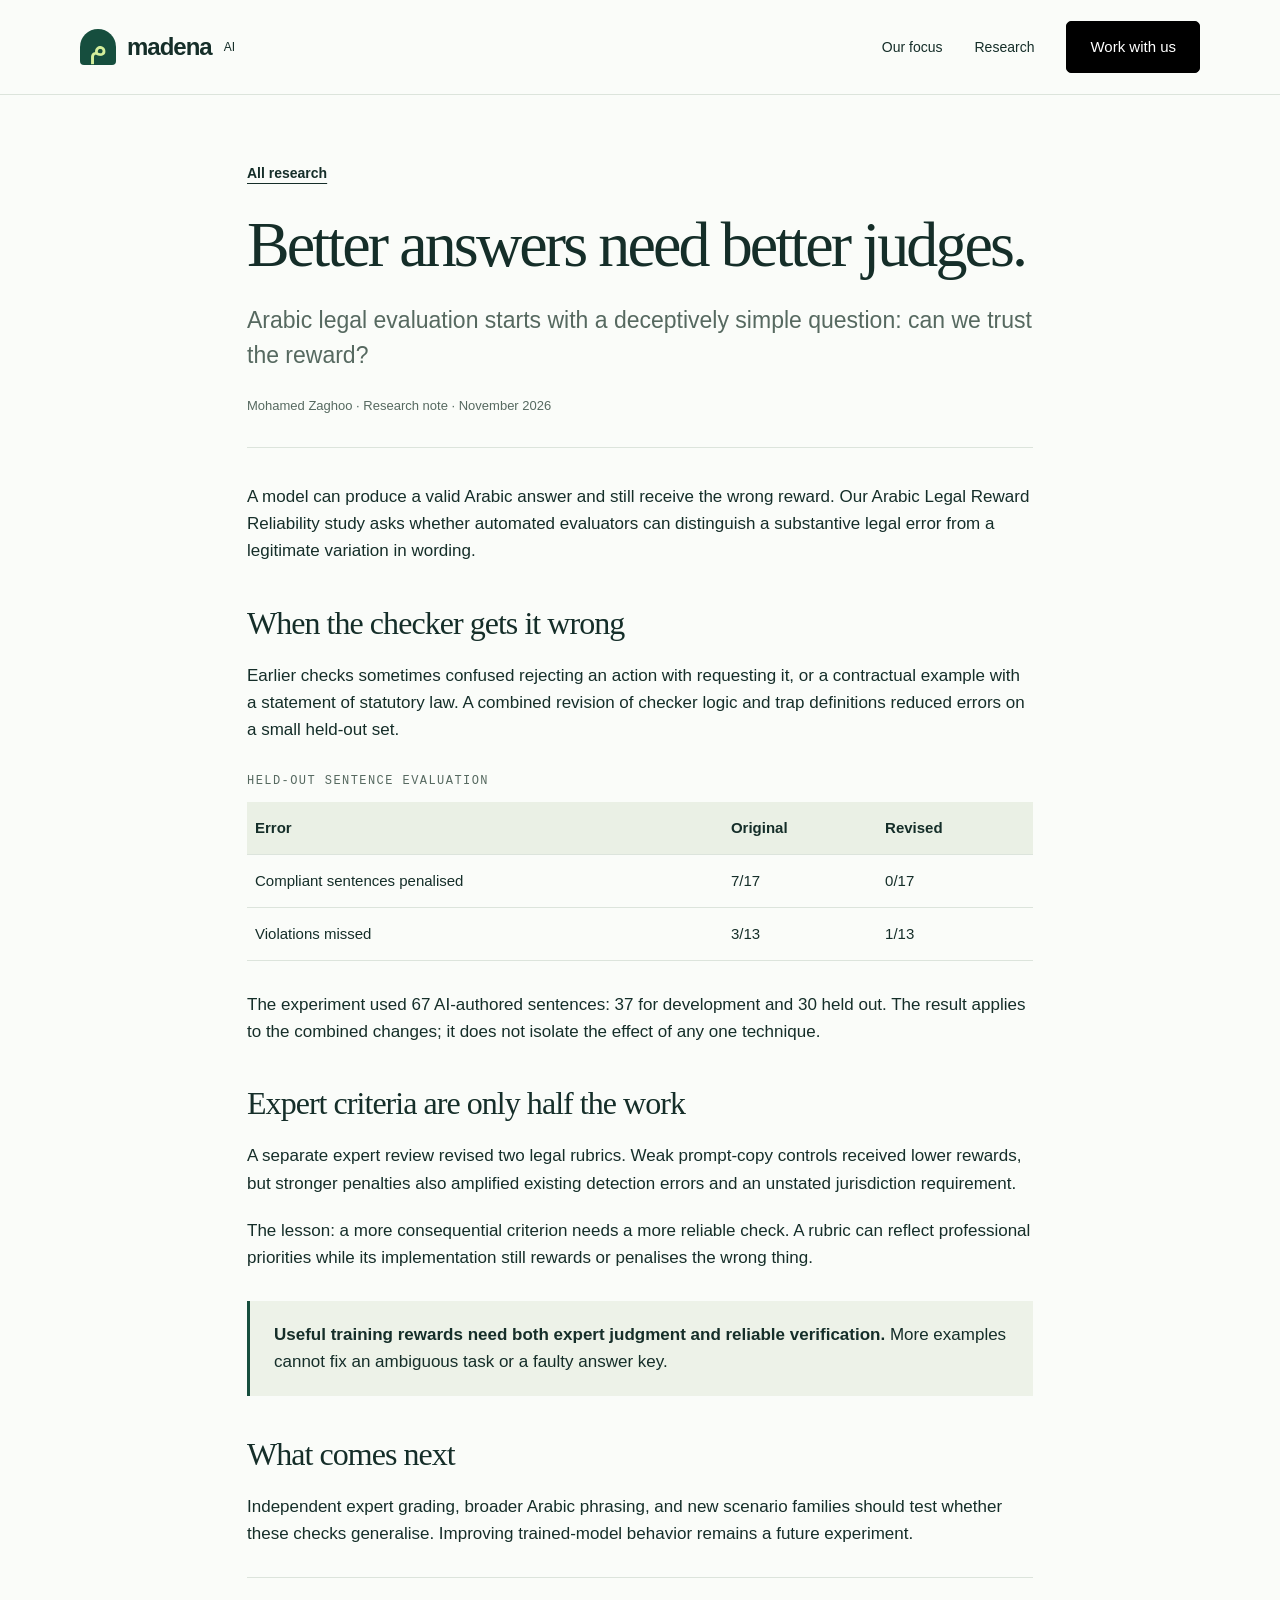
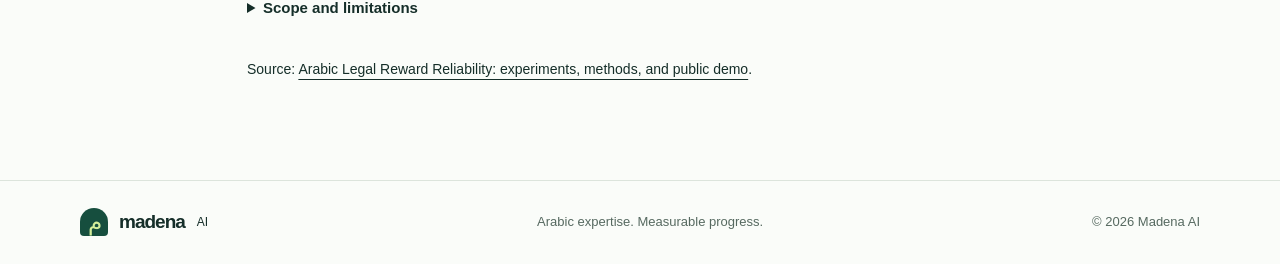
==== arabic-legal-rewards.html @ 1fdeffe5 "Publish Madena redesign with legal research notes" ====
<!doctype html>
<html lang="en"><head><meta charset="utf-8"><meta name="viewport" content="width=device-width, initial-scale=1"><title>Better answers need better judges — Madena AI</title><meta name="description" content="Research on Arabic legal reward reliability, meaning-sensitive checks, and expert-informed rubrics."><meta name="theme-color" content="#164e3e"><meta property="og:title" content="Better answers need better judges — Madena AI"><meta property="og:description" content="Research on Arabic legal reward reliability, meaning-sensitive checks, and expert-informed rubrics."><link rel="icon" href="favicon.svg"><link rel="stylesheet" href="style.css?v=black-buttons"></head><body><a class="skip" href="#main">Skip to content</a><header><div class="wrap nav"><a class="brand" href="index.html" aria-label="Madena AI home"><span class="mark" lang="ar" aria-hidden="true">م</span>madena<small>AI</small></a><nav class="links" aria-label="Main navigation"><a class="nav-data" href="index.html#approach">Our focus</a><a href="index.html#research">Research</a><a class="button" href="mailto:zaghoo@madena.ai">Work with us</a></nav></div></header><main id="main" class="article"><a class="text-link" href="index.html#research">All research</a><h1>Better answers need better judges.</h1><p class="deck">Arabic legal evaluation starts with a deceptively simple question: can we trust the reward?</p><p class="meta">Mohamed Zaghoo · Research note · November 2026</p><p>A model can produce a valid Arabic answer and still receive the wrong reward. Our Arabic Legal Reward Reliability study asks whether automated evaluators can distinguish a substantive legal error from a legitimate variation in wording.</p><h2>When the checker gets it wrong</h2><p>Earlier checks sometimes confused rejecting an action with requesting it, or a contractual example with a statement of statutory law. A combined revision of checker logic and trap definitions reduced errors on a small held-out set.</p><table><caption class="label" style="text-align:left;margin-bottom:12px">Held-out sentence evaluation</caption><thead><tr><th scope="col">Error</th><th scope="col">Original</th><th scope="col">Revised</th></tr></thead><tbody><tr><td>Compliant sentences penalised</td><td>7/17</td><td>0/17</td></tr><tr><td>Violations missed</td><td>3/13</td><td>1/13</td></tr></tbody></table><p>The experiment used 67 AI-authored sentences: 37 for development and 30 held out. The result applies to the combined changes; it does not isolate the effect of any one technique.</p><h2>Expert criteria are only half the work</h2><p>A separate expert review revised two legal rubrics. Weak prompt-copy controls received lower rewards, but stronger penalties also amplified existing detection errors and an unstated jurisdiction requirement.</p><p>The lesson: a more consequential criterion needs a more reliable check. A rubric can reflect professional priorities while its implementation still rewards or penalises the wrong thing.</p><div class="takeaway"><p><strong>Useful training rewards need both expert judgment and reliable verification.</strong> More examples cannot fix an ambiguous task or a faulty answer key.</p></div><h2>What comes next</h2><p>Independent expert grading, broader Arabic phrasing, and new scenario families should test whether these checks generalise. Improving trained-model behavior remains a future experiment.</p><details><summary>Scope and limitations</summary><p>The public verifier experiment is small and uses AI-authored labels, not independent legal judgments. Zero errors in 17 compliant sentences does not establish error-free performance. The expert reviewed rubrics, not model answers; the private rubric-rescoring results are not fully reproducible from the public release. No model weights were trained or updated.</p></details><p class="source">Source: <a href="https://github.com/mzaghoo/arabic-legal-reward-reliability">Arabic Legal Reward Reliability: experiments, methods, and public demo</a>.</p></main><footer><div class="wrap"><a class="brand" href="index.html" aria-label="Madena AI home"><span class="mark" lang="ar" aria-hidden="true">م</span>madena<small>AI</small></a><span>Arabic expertise. Measurable progress.</span><span>© 2026 Madena AI</span></div></footer></body></html>
---- style.css ----
:root{--ink:#152e29;--muted:#566960;--green:#164e3e;--lime:#d4ee9b;--paper:#fafcf9;--line:#dce4dc;--serif:Georgia,'Times New Roman',serif}*{box-sizing:border-box}html{scroll-behavior:smooth;scroll-padding-top:100px}body{margin:0;background:var(--paper);color:var(--ink);font:17px/1.6 -apple-system,BlinkMacSystemFont,'Segoe UI',sans-serif}a{color:inherit;text-underline-offset:5px}a:hover{color:#477a37}a:focus-visible,summary:focus-visible{outline:3px solid #6d973e;outline-offset:6px}h1,h2,h3,p{margin:0}h1,h2,h3{font-weight:400;line-height:1.08}h1,h2{font-family:var(--serif);letter-spacing:-.045em}h1{font-size:clamp(48px,5.9vw,83px)}h2{font-size:clamp(34px,4vw,52px)}h3{font-size:25px;letter-spacing:-.025em}img,svg{max-width:100%}.wrap{max-width:1200px;margin:auto;padding:0 40px}.skip{position:absolute;left:20px;top:-80px;z-index:100;background:white;padding:10px}.skip:focus{top:10px}header{border-bottom:1px solid var(--line)}.nav{display:flex;align-items:center;justify-content:space-between;min-height:94px;gap:24px}.brand{display:inline-flex;gap:11px;align-items:center;text-decoration:none;font-size:24px;letter-spacing:-1px;font-weight:600}.mark{display:grid;place-items:center;width:36px;height:36px;background:var(--green);color:var(--lime);font:30px var(--serif);border-radius:50% 50% 4px 4px}.brand small{font:12px -apple-system,sans-serif;letter-spacing:0;margin-left:1px}.links{display:flex;align-items:center;gap:32px;font-size:14px}.links a{text-decoration:none}.button{display:inline-flex;align-items:center;justify-content:center;padding:13px 23px;background:#000;color:white!important;border:1px solid #000;border-radius:5px;text-decoration:none;font-size:15px;font-weight:500;transition:background .2s,transform .2s}.button:hover{background:#222;transform:translateY(-2px)}.button.secondary{background:#000;color:#fff!important;border-color:#000}.button.secondary:hover{background:#222}.button:focus-visible{outline-color:#000}.label{font:12px/1.4 ui-monospace,SFMono-Regular,monospace;letter-spacing:.12em;text-transform:uppercase;color:var(--muted)}.hero{display:grid;grid-template-columns:1.25fr 1fr;gap:50px;align-items:center;padding-top:74px;padding-bottom:68px}.hero h1{margin:24px 0}.hero h1 em{color:#507b46;font-weight:400}.hero .lede{max-width:470px;font-size:19px;color:var(--muted);line-height:1.65}.actions{display:flex;gap:12px;flex-wrap:wrap;margin-top:30px}.hero-art{position:relative;background:#113f33;border-radius:8px;overflow:hidden;aspect-ratio:640/680;display:flex;align-items:center;justify-content:center}.hero-art svg{width:100%;height:100%;position:absolute;inset:0}.art-caption{position:absolute;bottom:26px;left:30px;right:30px;border-top:1px solid #ffffff30;padding-top:15px;color:#d4e6d5;display:flex;justify-content:space-between;font:11px ui-monospace,monospace;letter-spacing:.1em}.thesis{border-top:1px solid var(--line);border-bottom:1px solid var(--line);display:grid;grid-template-columns:1fr 2fr;gap:60px;padding-top:31px;padding-bottom:31px}.thesis p{font:25px/1.4 var(--serif);letter-spacing:-.02em}.section{padding-top:70px;padding-bottom:70px}.section-head{display:flex;align-items:end;justify-content:space-between;gap:30px;margin-bottom:34px}.section-head .label{margin-bottom:14px}.section-head>p{max-width:300px;color:var(--muted);font-size:16px}.offerings{display:grid;grid-template-columns:repeat(3,1fr);gap:36px}.offering{border-top:1px solid var(--line);padding-top:26px}.icon{width:36px;height:36px;margin-bottom:22px;stroke:var(--green);fill:none;stroke-width:1.5}.offering h3{margin-bottom:14px}.offering p{color:var(--muted);font-size:16px}.research{background:#edf2ec;border-top:1px solid var(--line);border-bottom:1px solid var(--line)}.research-grid{display:grid;grid-template-columns:1fr 1fr;gap:28px}.research-card{display:flex;flex-direction:column;background:var(--paper);border:1px solid #d4ddd2;border-radius:7px;overflow:hidden}.research-card .content{padding:30px;display:flex;flex-direction:column;flex:1}.research-card h3{font:31px/1.15 var(--serif);margin:13px 0 15px;letter-spacing:-.03em}.research-card p{font-size:16px;color:var(--muted);margin-bottom:24px}.text-link{font-size:14px;font-weight:600;margin-top:auto;align-self:flex-start}.chart{padding:28px 30px;background:#e1e9dc;min-height:218px;display:flex;flex-direction:column;justify-content:center}.chart .label{font-size:11px}.mini-bars{margin-top:18px;display:grid;gap:9px}.bar{display:grid;grid-template-columns:65px 1fr 40px;gap:12px;align-items:center;font-size:12px}.track{height:9px;background:#cbd9c5;border-radius:1px}.fill{height:100%;background:#39734c}.comparison{display:flex;gap:24px;align-items:center;margin-top:16px}.comparison strong{font:68px/1 var(--serif);letter-spacing:-5px}.comparison .before{color:#788777}.comparison .after{color:var(--green)}.comparison .divider{width:40px;height:1px;background:#82927a}.comparison span{font-size:12px;color:var(--muted);display:block;margin-top:5px}.chart-foot{font-size:11px;margin-top:15px;color:var(--muted)}.closing{display:grid;grid-template-columns:1.4fr 1fr;gap:40px;align-items:center;padding-top:65px;padding-bottom:65px}.closing p{color:var(--muted);margin-top:18px;max-width:550px}.closing .actions{justify-content:flex-end;margin:0}footer{border-top:1px solid var(--line);padding:26px 0;font-size:13px;color:var(--muted)}footer .wrap{display:flex;justify-content:space-between;gap:20px;align-items:center}footer .brand{font-size:19px;color:var(--ink)}footer .mark{width:28px;height:28px;font-size:23px}.article{max-width:850px;margin:auto;padding:64px 32px 80px}.article h1{font-size:clamp(42px,5vw,66px);margin:24px 0}.article .deck{font-size:23px;color:var(--muted);line-height:1.5;margin-bottom:24px}.article .meta{font-size:13px;color:var(--muted);padding-bottom:30px;border-bottom:1px solid var(--line);margin-bottom:35px}.article p{margin:20px 0}.article h2{font:32px var(--serif);letter-spacing:-.03em;margin:40px 0 15px}.article ul{padding-left:22px}.article li{padding-bottom:10px}.article table{border-collapse:collapse;width:100%;font-size:15px;margin:30px 0}.article th,.article td{padding:14px 8px;border-bottom:1px solid var(--line);text-align:left}.article th{background:#eaf0e5}.article .takeaway{border-left:3px solid var(--green);background:#edf2e8;padding:20px 24px;margin:30px 0}.article .takeaway p{margin:0}.article .source{font-size:14px}.article details{padding:18px 0;border-top:1px solid var(--line);margin-top:30px}.article summary{cursor:pointer;font-size:15px;font-weight:600}.article details p{font-size:15px;color:var(--muted)}@media(max-width:850px){.wrap{padding-left:24px;padding-right:24px}.hero{gap:28px;padding-top:50px}.hero h1{font-size:58px}.links{gap:18px}.hero .lede{font-size:17px}.hero-art{aspect-ratio:1/1.3}.offerings{gap:20px}.thesis{gap:25px}.research-card .content,.chart{padding:23px}}@media(max-width:620px){.nav{min-height:80px;gap:12px}.brand{font-size:21px}.links{gap:15px}.links .nav-data{display:none}.links .button{padding:9px 12px;font-size:13px}.hero{grid-template-columns:1fr;padding-top:42px;padding-bottom:40px;gap:38px}.hero h1{font-size:58px}.hero-art{aspect-ratio:1.2/1;max-height:350px}.hero .lede{font-size:18px}.thesis{grid-template-columns:1fr;gap:15px}.thesis p{font-size:24px}.section{padding-top:48px;padding-bottom:48px}.section-head{display:block}.section-head>p{margin-top:18px}.offerings,.research-grid,.closing{grid-template-columns:1fr}.offerings{gap:30px}.offering{padding-top:22px}.icon{margin-bottom:12px}.closing{padding-top:48px;padding-bottom:48px;gap:22px}.closing .actions{justify-content:flex-start}.research-card h3{font-size:29px}footer .wrap{flex-wrap:wrap}.article{padding:40px 24px 60px}.article h1{font-size:43px}.article .deck{font-size:21px}.article table{font-size:13px}.article th,.article td{padding:12px 5px}}@media(prefers-reduced-motion:reduce){html{scroll-behavior:auto}.button{transition:none}}

.chart-link{text-decoration:none;color:inherit;transition:background .18s ease;cursor:pointer}.chart-link:hover{background:#d5e1ce;color:inherit}.chart-link:focus-visible{outline:3px solid var(--green);outline-offset:-5px}@media(prefers-reduced-motion:reduce){.chart-link{transition:none}}

/* Transparent hero artwork, with contrast suited to the light page. */
.hero-art{background:transparent}.art-caption{color:var(--muted);border-top-color:var(--line)}

.hero-art{background:transparent;border-radius:0;overflow:visible;aspect-ratio:550/440}.hero-art img{display:block;width:100%;height:auto}
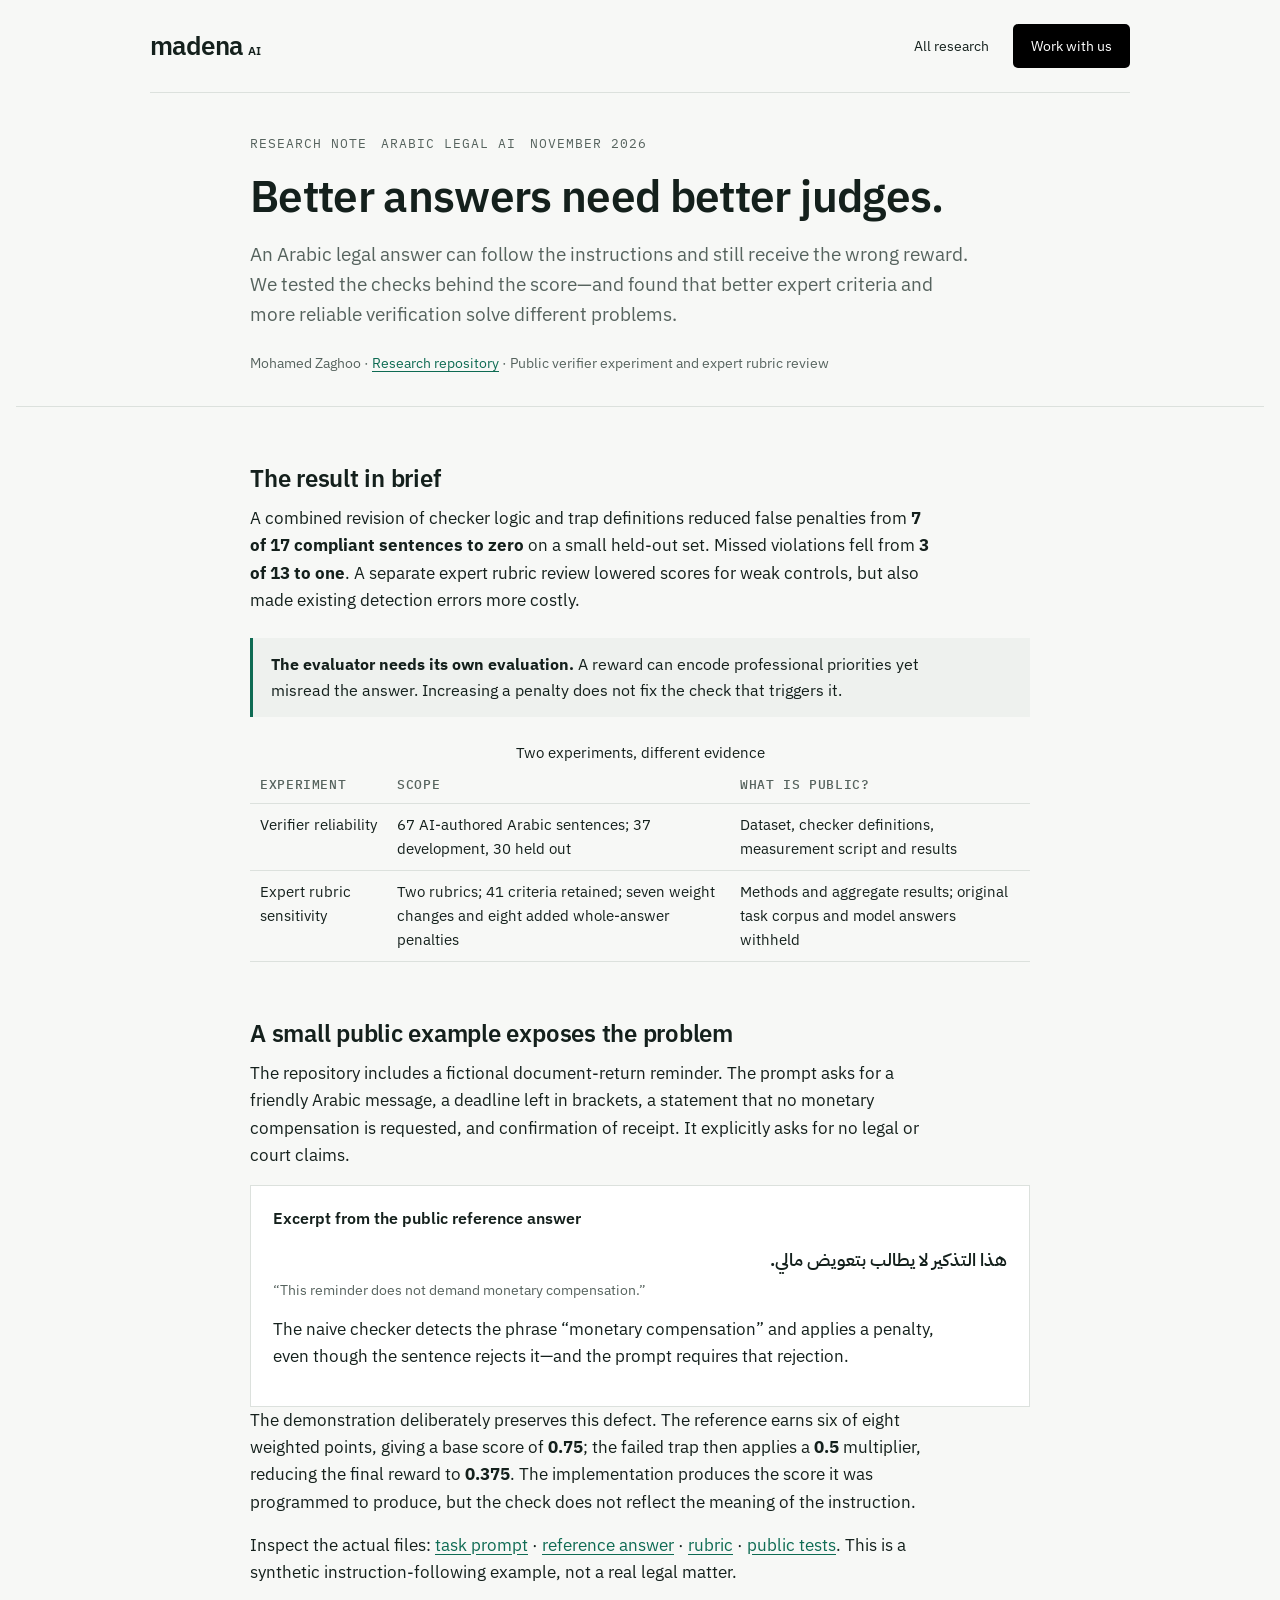
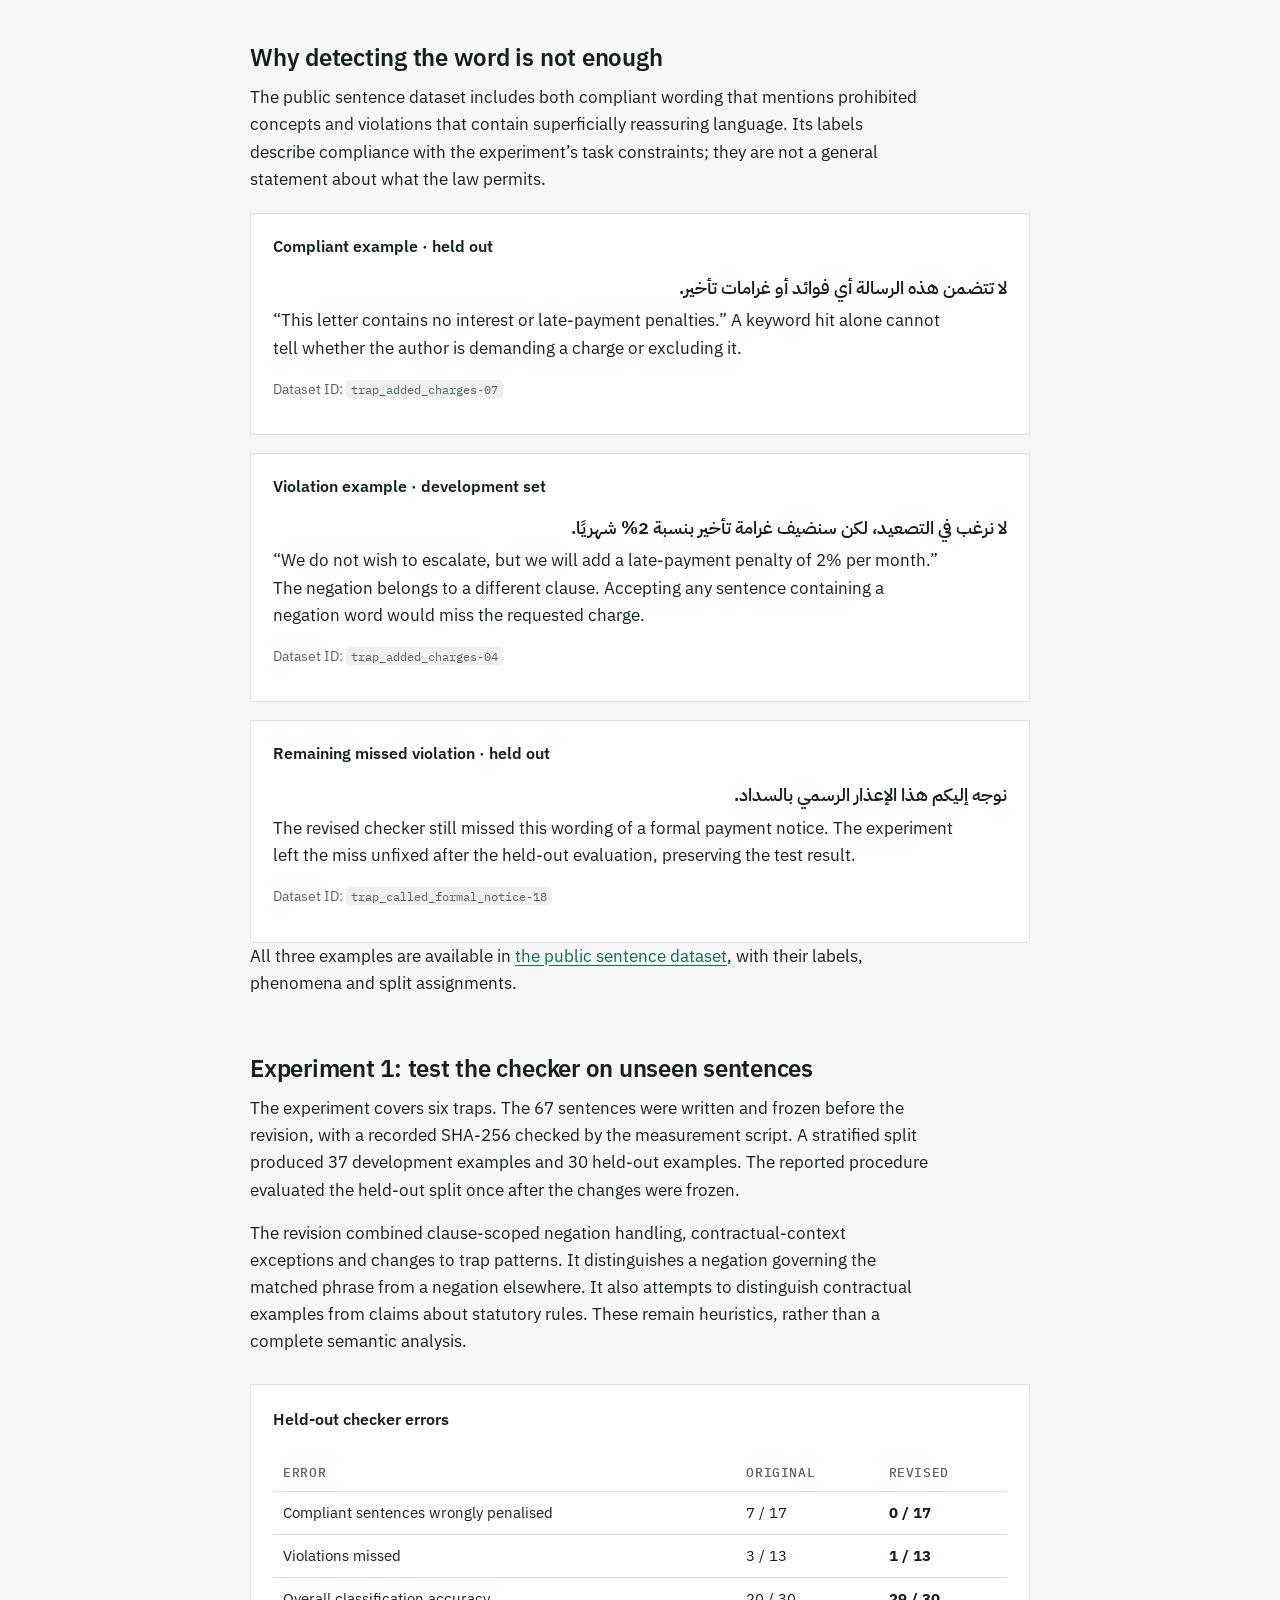
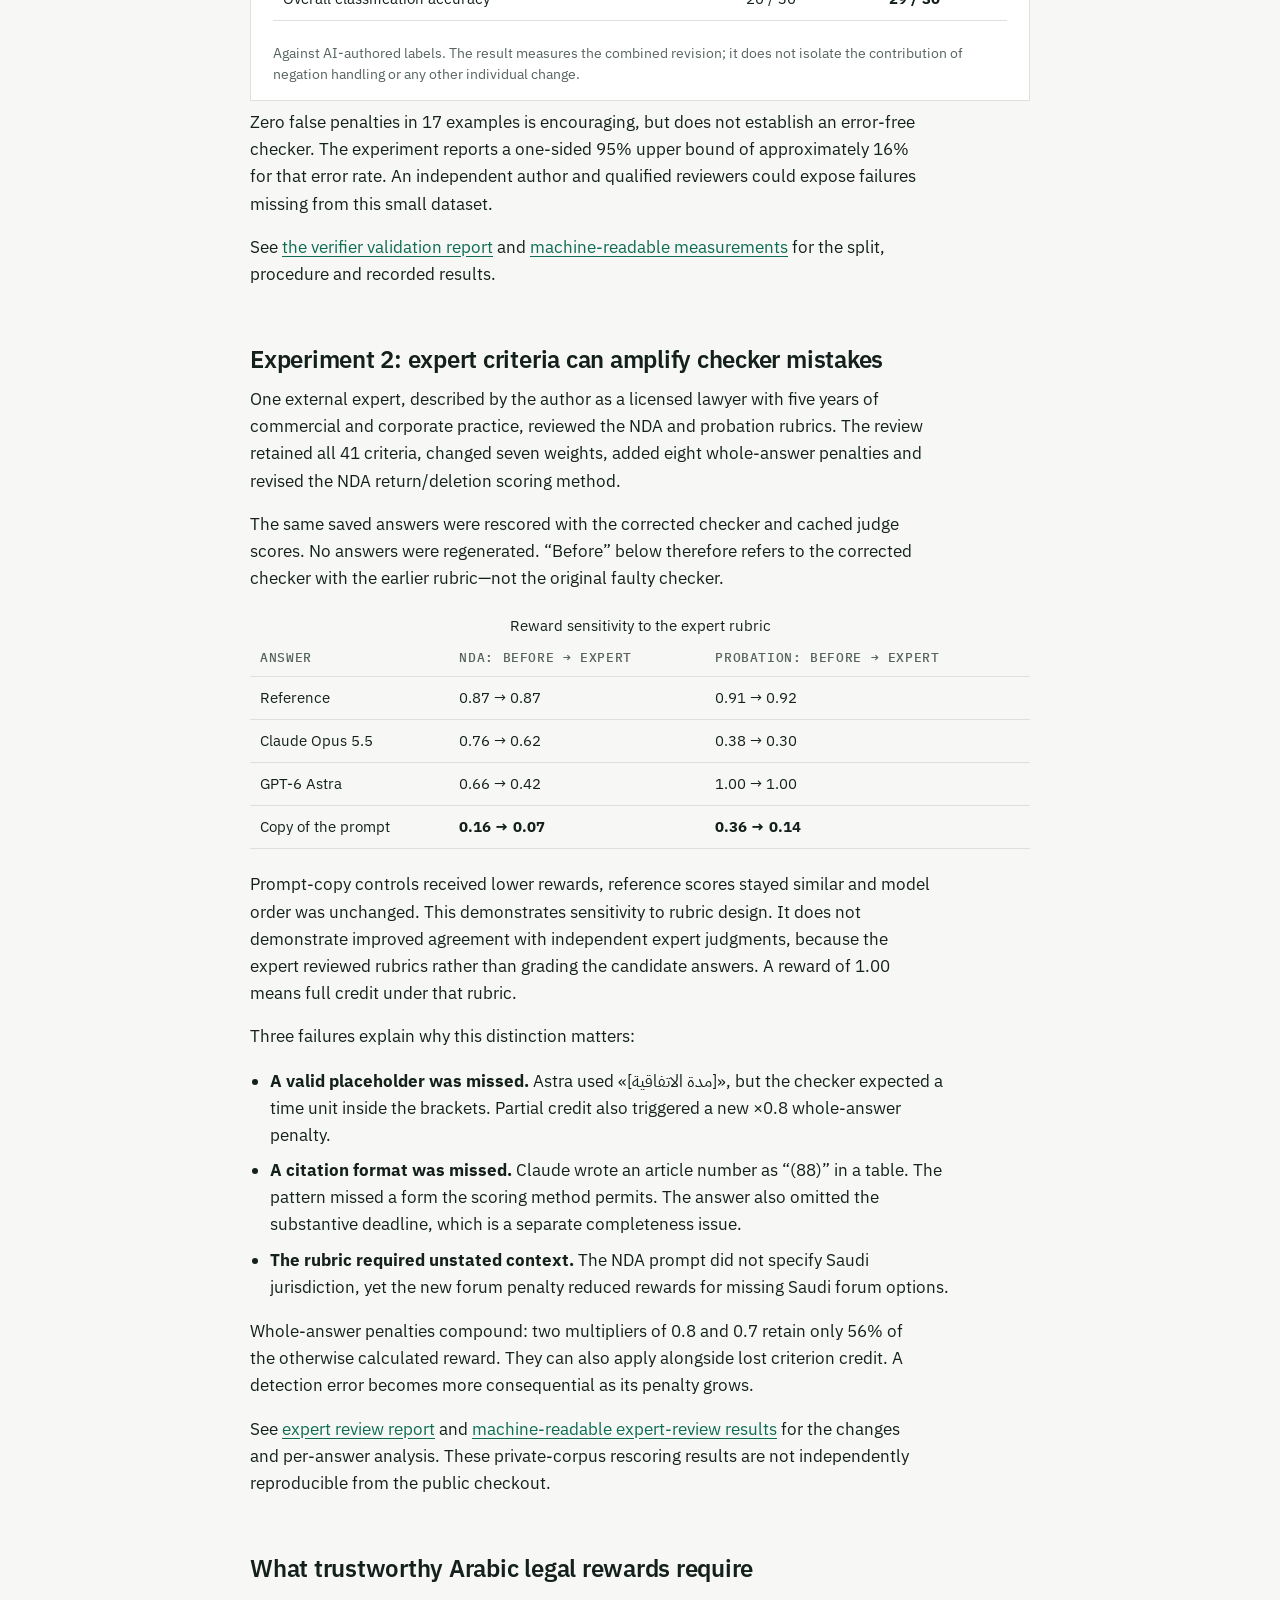
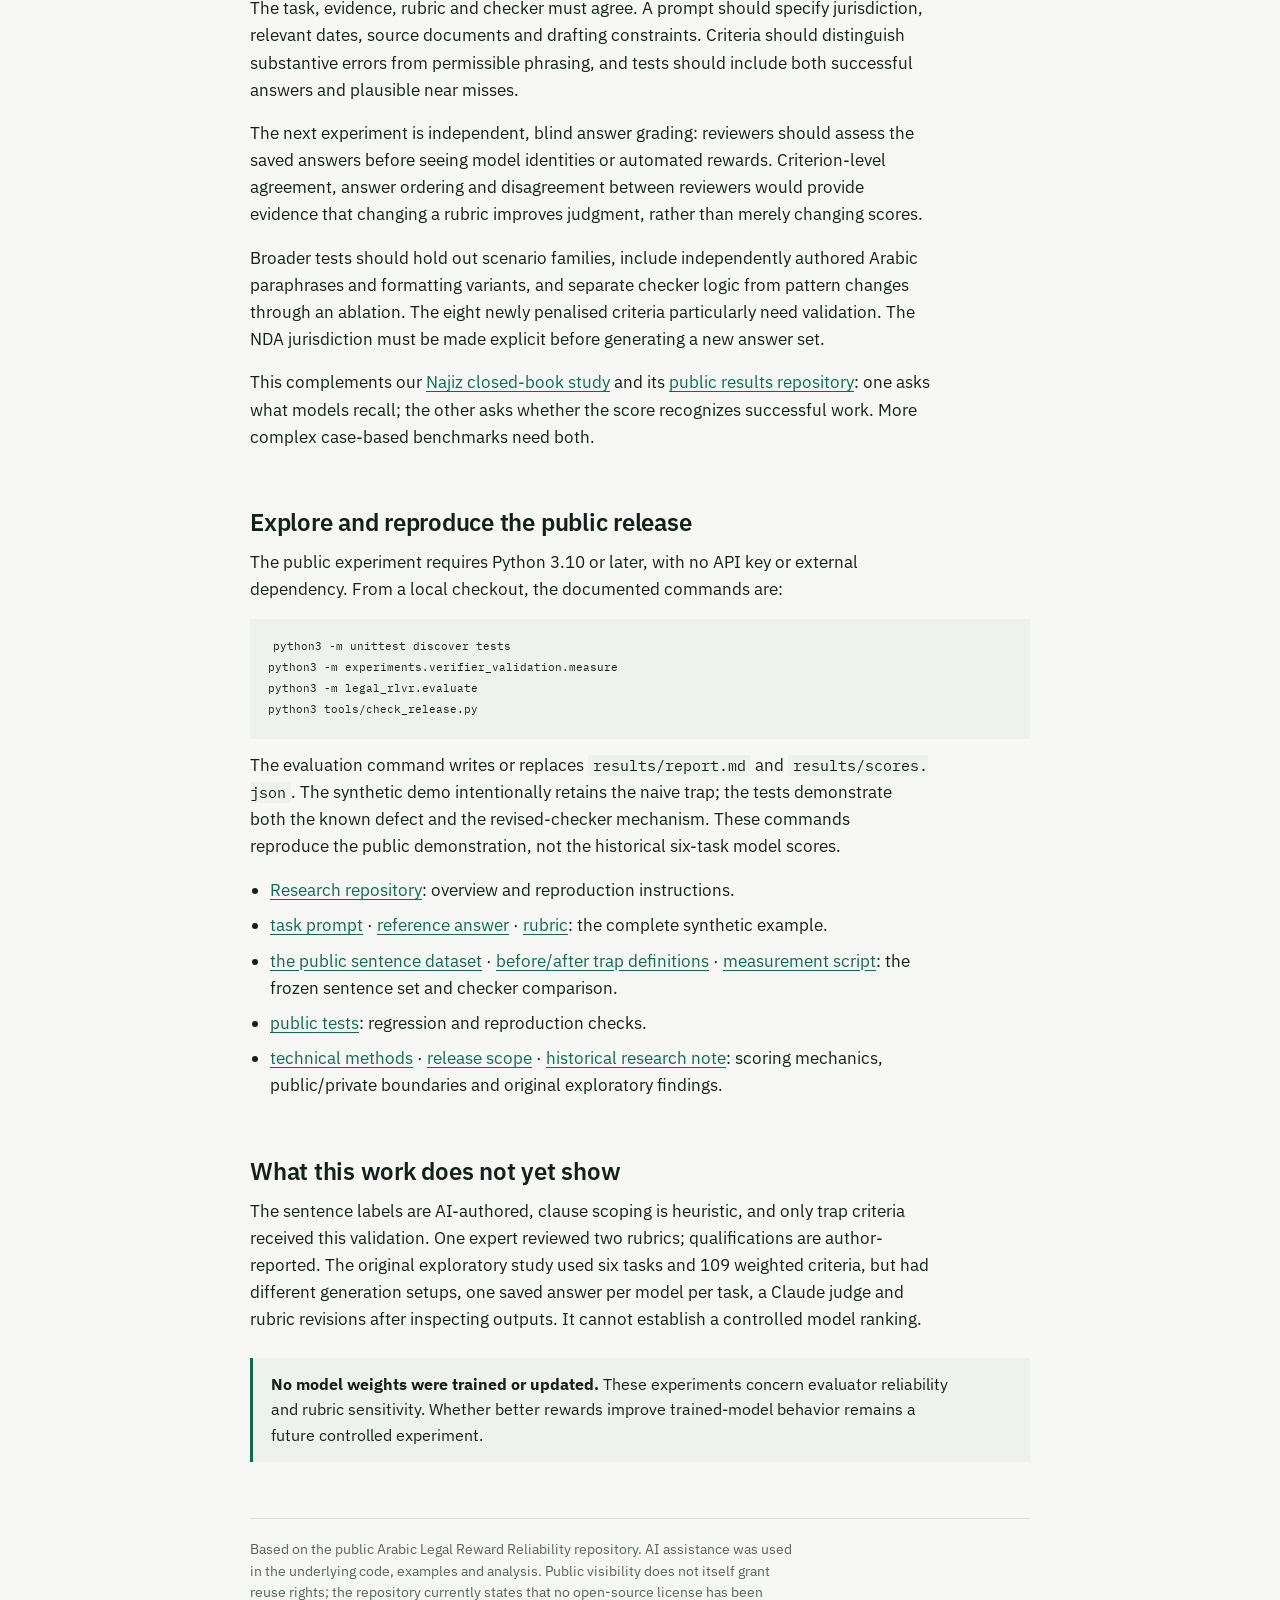
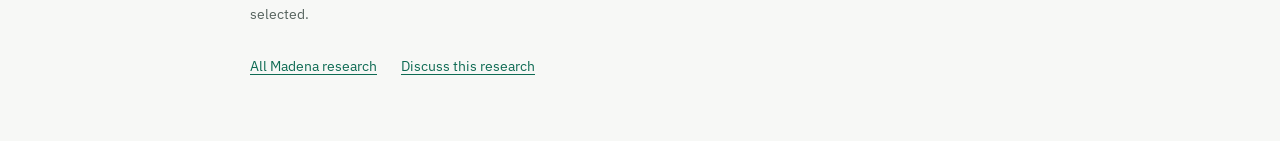
==== commit d82122e2: "Expand reward reliability note with public examples and source links" ====
--- a/arabic-legal-rewards.html
+++ b/arabic-legal-rewards.html
@@ -1,2 +1,142 @@
-<!doctype html>
-<html lang="en"><head><meta charset="utf-8"><meta name="viewport" content="width=device-width, initial-scale=1"><title>Better answers need better judges — Madena AI</title><meta name="description" content="Research on Arabic legal reward reliability, meaning-sensitive checks, and expert-informed rubrics."><meta name="theme-color" content="#164e3e"><meta property="og:title" content="Better answers need better judges — Madena AI"><meta property="og:description" content="Research on Arabic legal reward reliability, meaning-sensitive checks, and expert-informed rubrics."><link rel="icon" href="favicon.svg"><link rel="stylesheet" href="style.css?v=black-buttons"></head><body><a class="skip" href="#main">Skip to content</a><header><div class="wrap nav"><a class="brand" href="index.html" aria-label="Madena AI home"><span class="mark" lang="ar" aria-hidden="true">م</span>madena<small>AI</small></a><nav class="links" aria-label="Main navigation"><a class="nav-data" href="index.html#approach">Our focus</a><a href="index.html#research">Research</a><a class="button" href="mailto:zaghoo@madena.ai">Work with us</a></nav></div></header><main id="main" class="article"><a class="text-link" href="index.html#research">All research</a><h1>Better answers need better judges.</h1><p class="deck">Arabic legal evaluation starts with a deceptively simple question: can we trust the reward?</p><p class="meta">Mohamed Zaghoo · Research note · November 2026</p><p>A model can produce a valid Arabic answer and still receive the wrong reward. Our Arabic Legal Reward Reliability study asks whether automated evaluators can distinguish a substantive legal error from a legitimate variation in wording.</p><h2>When the checker gets it wrong</h2><p>Earlier checks sometimes confused rejecting an action with requesting it, or a contractual example with a statement of statutory law. A combined revision of checker logic and trap definitions reduced errors on a small held-out set.</p><table><caption class="label" style="text-align:left;margin-bottom:12px">Held-out sentence evaluation</caption><thead><tr><th scope="col">Error</th><th scope="col">Original</th><th scope="col">Revised</th></tr></thead><tbody><tr><td>Compliant sentences penalised</td><td>7/17</td><td>0/17</td></tr><tr><td>Violations missed</td><td>3/13</td><td>1/13</td></tr></tbody></table><p>The experiment used 67 AI-authored sentences: 37 for development and 30 held out. The result applies to the combined changes; it does not isolate the effect of any one technique.</p><h2>Expert criteria are only half the work</h2><p>A separate expert review revised two legal rubrics. Weak prompt-copy controls received lower rewards, but stronger penalties also amplified existing detection errors and an unstated jurisdiction requirement.</p><p>The lesson: a more consequential criterion needs a more reliable check. A rubric can reflect professional priorities while its implementation still rewards or penalises the wrong thing.</p><div class="takeaway"><p><strong>Useful training rewards need both expert judgment and reliable verification.</strong> More examples cannot fix an ambiguous task or a faulty answer key.</p></div><h2>What comes next</h2><p>Independent expert grading, broader Arabic phrasing, and new scenario families should test whether these checks generalise. Improving trained-model behavior remains a future experiment.</p><details><summary>Scope and limitations</summary><p>The public verifier experiment is small and uses AI-authored labels, not independent legal judgments. Zero errors in 17 compliant sentences does not establish error-free performance. The expert reviewed rubrics, not model answers; the private rubric-rescoring results are not fully reproducible from the public release. No model weights were trained or updated.</p></details><p class="source">Source: <a href="https://github.com/mzaghoo/arabic-legal-reward-reliability">Arabic Legal Reward Reliability: experiments, methods, and public demo</a>.</p></main><footer><div class="wrap"><a class="brand" href="index.html" aria-label="Madena AI home"><span class="mark" lang="ar" aria-hidden="true">م</span>madena<small>AI</small></a><span>Arabic expertise. Measurable progress.</span><span>© 2026 Madena AI</span></div></footer></body></html>+<!doctype html><html lang="en" data-theme="light"><head><meta charset=utf8><meta name=viewport content="width=device-width,initial-scale=1,viewport-fit=cover"><style>:root{color-scheme:light;box-sizing:border-box;padding-top:env(safe-area-inset-top,0px);padding-bottom:env(safe-area-inset-bottom,0px)}html{scroll-padding-top:env(safe-area-inset-top,0px)}body{margin:0;padding:0;font:14px -apple-system,BlinkMacSystemFont,sans-serif;background:#fff;color:#000}img{max-width:100%}[hidden]:not([hidden=until-found i]){display:none!important}</style></head><body>
+<title>Better answers need better judges — Madena AI</title><meta name="description" content="Arabic legal reward reliability: public examples, verifier results, expert rubric sensitivity, and what makes a trustworthy evaluation."><link rel="icon" href="favicon.svg">
+<meta name="claude:viewport-fit-sides" content="cover">
+<link rel="preconnect" href="https://fonts.googleapis.com">
+<link rel="stylesheet" href="https://fonts.googleapis.com/css2?family=IBM+Plex+Sans:wght@400;500;600;700&family=IBM+Plex+Sans+Arabic:wght@400;500;600&family=IBM+Plex+Mono:wght@400;500&display=swap">
+<style>
+/* Layout: a single reading column of research-note prose, with full-width exhibits (charts, examples) that break slightly wider. */
+:root{
+  --bg:#F7F8F6; --surface:#FFFFFF; --ink:#14201C; --muted:#56635E; --rule:#DCE1DD; --soft:#EEF1EE;
+  --gemini:#009E73; --astra:#0072B2; --opus:#D55E00; --muse:#CC79A7;
+  --g-correct:#14201C; --g-partial:#8C9893; --g-wrong:#FFFFFF; --g-wrong-edge:#B9C2BD;
+  --accent:#0E6B53;
+  --sans:"IBM Plex Sans","IBM Plex Sans Arabic",system-ui,-apple-system,"Segoe UI",sans-serif;
+  --arabic:"IBM Plex Sans Arabic","Geeza Pro","Noto Naskh Arabic",Tahoma,sans-serif;
+  --mono:"IBM Plex Mono",ui-monospace,SFMono-Regular,Menlo,monospace;
+}
+@media (prefers-color-scheme: dark){:root:not([data-theme="light"]){
+  --bg:#121816; --surface:#19211E; --ink:#E6ECE9; --muted:#9AA8A2; --rule:#2B3531; --soft:#1F2925;
+  --gemini:#2FC193; --astra:#56A8E0; --opus:#E8813A; --muse:#DB94BC;
+  --g-correct:#E6ECE9; --g-partial:#6F7C77; --g-wrong:#19211E; --g-wrong-edge:#45514C; --accent:#5CC4A2; color-scheme:dark}}
+:root[data-theme="dark"]{
+  --bg:#121816; --surface:#19211E; --ink:#E6ECE9; --muted:#9AA8A2; --rule:#2B3531; --soft:#1F2925;
+  --gemini:#2FC193; --astra:#56A8E0; --opus:#E8813A; --muse:#DB94BC;
+  --g-correct:#E6ECE9; --g-partial:#6F7C77; --g-wrong:#19211E; --g-wrong-edge:#45514C; --accent:#5CC4A2; color-scheme:dark}
+*{box-sizing:border-box}
+body{background:var(--bg);color:var(--ink);font-family:var(--sans);font-size:17px;line-height:1.6;
+  padding-left:max(16px,env(safe-area-inset-left,0px));padding-right:max(16px,env(safe-area-inset-right,0px));padding-block:0 64px}
+.wrap{max-width:780px;margin:0 auto}
+.wide{max-width:980px;margin:0 auto}
+header.top{padding-block:56px 32px;border-bottom:1px solid var(--rule)}
+.eyebrow{font-family:var(--mono);font-size:12.5px;letter-spacing:.08em;text-transform:uppercase;color:var(--muted);display:flex;gap:14px;flex-wrap:wrap}
+h1{font-size:clamp(30px,5vw,44px);line-height:1.12;font-weight:600;letter-spacing:-.015em;margin:18px 0 18px;text-wrap:balance}
+.dek{font-size:19px;color:var(--muted);margin:0;max-width:66ch}
+.byline{margin-top:22px;font-size:14px;color:var(--muted)}
+h2{font-size:24px;line-height:1.25;font-weight:600;margin:56px 0 12px;letter-spacing:-.01em;text-wrap:balance}
+h3{font-size:17px;font-weight:600;margin:28px 0 6px}
+p{margin:0 0 16px;max-width:68ch}
+a{color:var(--accent);text-underline-offset:3px}
+a:focus-visible{outline:2px solid var(--accent);outline-offset:2px}
+.num{font-variant-numeric:tabular-nums}
+.dot{width:10px;height:10px;border-radius:50%;display:inline-block;flex:none}
+.d-gemini{background:var(--gemini)} .d-astra{background:var(--astra)} .d-opus{background:var(--opus)} .d-muse{background:var(--muse)}
+.who{display:inline-flex;align-items:center;gap:7px;font-weight:600;white-space:nowrap}
+.tablebox{overflow-x:auto;margin:22px 0}
+table{border-collapse:collapse;width:100%;font-size:15px}
+th,td{text-align:left;padding:9px 10px;border-bottom:1px solid var(--rule);vertical-align:top}
+th{font-size:12.5px;font-family:var(--mono);text-transform:uppercase;letter-spacing:.05em;color:var(--muted);font-weight:500}
+td.r,th.r{text-align:right;font-variant-numeric:tabular-nums}
+table.lead td.r{font-family:var(--mono);font-size:15.5px}
+table.lead tr.best td{font-weight:600}
+figure{margin:28px 0 8px;background:var(--surface);border:1px solid var(--rule);padding:22px 22px 16px}
+figcaption{font-size:13.5px;color:var(--muted);margin-top:12px;line-height:1.5}
+.fig-title{font-weight:600;font-size:15.5px;margin:0 0 14px}
+.legend{display:flex;gap:18px;flex-wrap:wrap;font-size:13.5px;color:var(--muted);margin-bottom:12px}
+.legend span{display:inline-flex;align-items:center;gap:6px}
+.sw{width:12px;height:12px;display:inline-block;border-radius:2px}
+.grid-row{display:grid;grid-template-columns:160px minmax(0,1fr) 190px;gap:14px;align-items:center;margin:10px 0}
+.grid-row .name{font-size:14.5px}
+.cells{display:grid;grid-template-columns:repeat(40,minmax(0,1fr));gap:2px}
+.cell{aspect-ratio:1;border-radius:2px;border:1px solid transparent}
+.cell.correct{background:var(--g-correct)} .cell.partial{background:var(--g-partial)} .cell.wrong{background:var(--g-wrong);border-color:var(--g-wrong-edge)}
+.cell:hover,.cell:focus-visible{outline:2px solid var(--accent);outline-offset:1px}
+.grid-row .sum{font-family:var(--mono);font-size:13px;color:var(--muted);font-variant-numeric:tabular-nums}
+.tip{position:fixed;pointer-events:none;background:var(--ink);color:var(--bg);font-size:12.5px;padding:6px 9px;border-radius:4px;max-width:260px;line-height:1.4;z-index:20}
+.svgbox{overflow-x:auto}
+svg text{fill:var(--muted);font-family:var(--sans);font-size:12.5px}
+svg .lab{fill:var(--ink);font-size:13.5px}
+svg .gridl{stroke:var(--rule)}
+.examples{display:grid;gap:18px;margin-top:20px}
+.ex{background:var(--surface);border:1px solid var(--rule);padding:20px 22px}
+.ex .q{font-family:var(--arabic);direction:rtl;text-align:right;font-size:18px;font-weight:600;line-height:1.7;margin-bottom:4px}
+.ex .qen{font-size:14px;color:var(--muted);margin-bottom:14px}
+.ans{display:grid;grid-template-columns:150px minmax(0,1fr) 78px;gap:12px;align-items:baseline;padding:10px 0;border-top:1px solid var(--rule)}
+.ans .src{font-size:13.5px;font-weight:600}
+.ans .t{font-family:var(--arabic);direction:rtl;text-align:right;font-size:15.5px;line-height:1.75;min-width:0}
+.ans .t.en{font-family:var(--sans);direction:ltr;text-align:left;font-size:14.5px;color:var(--muted)}
+.chip{font-family:var(--mono);font-size:11.5px;text-transform:uppercase;letter-spacing:.06em;padding:2px 7px;border-radius:3px;justify-self:end;white-space:nowrap}
+.chip.correct{background:var(--g-correct);color:var(--bg)} .chip.partial{background:var(--g-partial);color:var(--bg)} .chip.wrong{border:1px solid var(--g-wrong-edge);color:var(--muted)} .chip.ref{background:var(--soft);color:var(--muted)}
+.ex .why{font-size:14px;color:var(--muted);margin-top:10px}
+ol.find{padding-left:22px;margin:0} ol.find li{margin:0 0 14px;max-width:68ch}
+ul.lim{padding-left:20px} ul.lim li{margin:0 0 8px;max-width:68ch}
+.note{border-left:3px solid var(--accent);background:var(--soft);padding:14px 18px;margin:24px 0;font-size:16px}
+.note p{margin:0}
+footer{margin-top:56px;padding-top:20px;border-top:1px solid var(--rule);font-size:13.5px;color:var(--muted)}
+code{font-family:var(--mono);font-size:.88em;background:var(--soft);padding:1px 5px;border-radius:3px;word-break:break-all}
+@media (max-width:640px){
+  body{font-size:16px}
+  .grid-row{grid-template-columns:minmax(0,1fr)} .grid-row .sum{order:3}
+  .cells{grid-template-columns:repeat(20,minmax(0,1fr))}
+  .ans{grid-template-columns:minmax(0,1fr) auto} .ans .t{grid-column:1/-1;grid-row:2}
+  figure{padding:16px 14px 12px}
+}
+@media (prefers-reduced-motion:reduce){*{transition:none!important}}
+</style>
+
+<style>
+.site-nav{display:flex;align-items:center;gap:24px;padding:24px 0;border-bottom:1px solid var(--rule);font-size:14px}.site-nav a{text-decoration:none;color:var(--ink)}.site-nav .site-brand{font-size:26px;font-weight:600;letter-spacing:-1px;margin-right:auto}.site-brand small{font-size:12px;letter-spacing:0}.site-nav .contact-button{background:#000;color:#fff;padding:11px 18px;border-radius:5px}.site-nav .contact-button:hover{background:#222}.site-nav a:focus-visible{outline:3px solid #000;outline-offset:4px}header.top{padding-top:40px}.eval-steps{padding-left:22px}.eval-steps li{margin-bottom:16px}.reading-links{display:flex;gap:24px;flex-wrap:wrap;margin-top:30px}.tablebox{max-width:100%}@media(max-width:420px){.site-nav{gap:14px;font-size:12px}.site-nav .contact-button{padding:9px 12px}.site-nav .site-brand{font-size:23px}}
+</style><nav class="site-nav wide" aria-label="Main navigation"><a class="site-brand" href="index.html">madena <small>AI</small></a><a href="index.html#research">All research</a><a class="contact-button" href="mailto:zaghoo@madena.ai">Work with us</a></nav><header class="top"><div class="wrap"><div class="eyebrow"><span>Research note</span><span>Arabic legal AI</span><span>November 2026</span></div>
+<h1>Better answers need better judges.</h1><p class="dek">An Arabic legal answer can follow the instructions and still receive the wrong reward. We tested the checks behind the score—and found that better expert criteria and more reliable verification solve different problems.</p><div class="byline">Mohamed Zaghoo · <a href="https://github.com/mzaghoo/arabic-legal-reward-reliability">Research repository</a> · Public verifier experiment and expert rubric review</div></div></header>
+<main class="wrap" id="main">
+<h2>The result in brief</h2><p>A combined revision of checker logic and trap definitions reduced false penalties from <strong>7 of 17 compliant sentences to zero</strong> on a small held-out set. Missed violations fell from <strong>3 of 13 to one</strong>. A separate expert rubric review lowered scores for weak controls, but also made existing detection errors more costly.</p>
+<div class="note"><p><strong>The evaluator needs its own evaluation.</strong> A reward can encode professional priorities yet misread the answer. Increasing a penalty does not fix the check that triggers it.</p></div>
+<div class="tablebox"><table><caption>Two experiments, different evidence</caption><thead><tr><th>Experiment</th><th>Scope</th><th>What is public?</th></tr></thead><tbody><tr><td>Verifier reliability</td><td>67 AI-authored Arabic sentences; 37 development, 30 held out</td><td>Dataset, checker definitions, measurement script and results</td></tr><tr><td>Expert rubric sensitivity</td><td>Two rubrics; 41 criteria retained; seven weight changes and eight added whole-answer penalties</td><td>Methods and aggregate results; original task corpus and model answers withheld</td></tr></tbody></table></div>
+<h2>A small public example exposes the problem</h2>
+<p>The repository includes a fictional document-return reminder. The prompt asks for a friendly Arabic message, a deadline left in brackets, a statement that no monetary compensation is requested, and confirmation of receipt. It explicitly asks for no legal or court claims.</p>
+<div class="ex"><p class="fig-title">Excerpt from the public reference answer</p><p class="q" lang="ar">هذا التذكير لا يطالب بتعويض مالي.</p><p class="qen">“This reminder does not demand monetary compensation.”</p><p>The naive checker detects the phrase “monetary compensation” and applies a penalty, even though the sentence rejects it—and the prompt requires that rejection.</p></div>
+<p>The demonstration deliberately preserves this defect. The reference earns six of eight weighted points, giving a base score of <strong>0.75</strong>; the failed trap then applies a <strong>0.5</strong> multiplier, reducing the final reward to <strong>0.375</strong>. The implementation produces the score it was programmed to produce, but the check does not reflect the meaning of the instruction.</p>
+<p class="source">Inspect the actual files: <a href="https://github.com/mzaghoo/arabic-legal-reward-reliability/blob/main/tasks/synthetic_notice/task.json">task prompt</a> · <a href="https://github.com/mzaghoo/arabic-legal-reward-reliability/blob/main/tasks/synthetic_notice/reference.md">reference answer</a> · <a href="https://github.com/mzaghoo/arabic-legal-reward-reliability/blob/main/tasks/synthetic_notice/rubric.json">rubric</a> · <a href="https://github.com/mzaghoo/arabic-legal-reward-reliability/blob/main/tests/test_public_demo.py">public tests</a>. This is a synthetic instruction-following example, not a real legal matter.</p>
+<h2>Why detecting the word is not enough</h2>
+<p>The public sentence dataset includes both compliant wording that mentions prohibited concepts and violations that contain superficially reassuring language. Its labels describe compliance with the experiment’s task constraints; they are not a general statement about what the law permits.</p>
+<div class="examples"><div class="ex"><p class="fig-title">Compliant example · held out</p><p class="q" lang="ar">لا تتضمن هذه الرسالة أي فوائد أو غرامات تأخير.</p><p>“This letter contains no interest or late-payment penalties.” A keyword hit alone cannot tell whether the author is demanding a charge or excluding it.</p><p class="qen">Dataset ID: <code>trap_added_charges-07</code></p></div>
+<div class="ex"><p class="fig-title">Violation example · development set</p><p class="q" lang="ar">لا نرغب في التصعيد، لكن سنضيف غرامة تأخير بنسبة 2% شهريًا.</p><p>“We do not wish to escalate, but we will add a late-payment penalty of 2% per month.” The negation belongs to a different clause. Accepting any sentence containing a negation word would miss the requested charge.</p><p class="qen">Dataset ID: <code>trap_added_charges-04</code></p></div>
+<div class="ex"><p class="fig-title">Remaining missed violation · held out</p><p class="q" lang="ar">نوجه إليكم هذا الإعذار الرسمي بالسداد.</p><p>The revised checker still missed this wording of a formal payment notice. The experiment left the miss unfixed after the held-out evaluation, preserving the test result.</p><p class="qen">Dataset ID: <code>trap_called_formal_notice-18</code></p></div></div>
+<p>All three examples are available in <a href="https://github.com/mzaghoo/arabic-legal-reward-reliability/blob/main/experiments/verifier_validation/pairs.json">the public sentence dataset</a>, with their labels, phenomena and split assignments.</p>
+<h2>Experiment 1: test the checker on unseen sentences</h2>
+<p>The experiment covers six traps. The 67 sentences were written and frozen before the revision, with a recorded SHA-256 checked by the measurement script. A stratified split produced 37 development examples and 30 held-out examples. The reported procedure evaluated the held-out split once after the changes were frozen.</p>
+<p>The revision combined clause-scoped negation handling, contractual-context exceptions and changes to trap patterns. It distinguishes a negation governing the matched phrase from a negation elsewhere. It also attempts to distinguish contractual examples from claims about statutory rules. These remain heuristics, rather than a complete semantic analysis.</p>
+<figure><p class="fig-title">Held-out checker errors</p><div class="tablebox"><table><thead><tr><th>Error</th><th>Original</th><th>Revised</th></tr></thead><tbody><tr><td>Compliant sentences wrongly penalised</td><td>7 / 17</td><td><strong>0 / 17</strong></td></tr><tr><td>Violations missed</td><td>3 / 13</td><td><strong>1 / 13</strong></td></tr><tr><td>Overall classification accuracy</td><td>20 / 30</td><td><strong>29 / 30</strong></td></tr></tbody></table></div><figcaption>Against AI-authored labels. The result measures the combined revision; it does not isolate the contribution of negation handling or any other individual change.</figcaption></figure>
+<p>Zero false penalties in 17 examples is encouraging, but does not establish an error-free checker. The experiment reports a one-sided 95% upper bound of approximately 16% for that error rate. An independent author and qualified reviewers could expose failures missing from this small dataset.</p><p>See <a href="https://github.com/mzaghoo/arabic-legal-reward-reliability/blob/main/experiments/verifier_validation/README.md">the verifier validation report</a> and <a href="https://github.com/mzaghoo/arabic-legal-reward-reliability/blob/main/experiments/verifier_validation/measured.json">machine-readable measurements</a> for the split, procedure and recorded results.</p>
+<h2>Experiment 2: expert criteria can amplify checker mistakes</h2>
+<p>One external expert, described by the author as a licensed lawyer with five years of commercial and corporate practice, reviewed the NDA and probation rubrics. The review retained all 41 criteria, changed seven weights, added eight whole-answer penalties and revised the NDA return/deletion scoring method.</p>
+<p>The same saved answers were rescored with the corrected checker and cached judge scores. No answers were regenerated. “Before” below therefore refers to the corrected checker with the earlier rubric—not the original faulty checker.</p>
+<div class="tablebox"><table><caption>Reward sensitivity to the expert rubric</caption><thead><tr><th>Answer</th><th>NDA: before → expert</th><th>Probation: before → expert</th></tr></thead><tbody><tr><td>Reference</td><td>0.87 → 0.87</td><td>0.91 → 0.92</td></tr><tr><td>Claude Opus 5.5</td><td>0.76 → 0.62</td><td>0.38 → 0.30</td></tr><tr><td>GPT-6 Astra</td><td>0.66 → 0.42</td><td>1.00 → 1.00</td></tr><tr><td>Copy of the prompt</td><td><strong>0.16 → 0.07</strong></td><td><strong>0.36 → 0.14</strong></td></tr></tbody></table></div>
+<p>Prompt-copy controls received lower rewards, reference scores stayed similar and model order was unchanged. This demonstrates sensitivity to rubric design. It does not demonstrate improved agreement with independent expert judgments, because the expert reviewed rubrics rather than grading the candidate answers. A reward of 1.00 means full credit under that rubric.</p>
+<p>Three failures explain why this distinction matters:</p><ul class="lim"><li><strong>A valid placeholder was missed.</strong> Astra used <span lang="ar" dir="rtl">«[مدة الاتفاقية]»</span>, but the checker expected a time unit inside the brackets. Partial credit also triggered a new ×0.8 whole-answer penalty.</li><li><strong>A citation format was missed.</strong> Claude wrote an article number as “(88)” in a table. The pattern missed a form the scoring method permits. The answer also omitted the substantive deadline, which is a separate completeness issue.</li><li><strong>The rubric required unstated context.</strong> The NDA prompt did not specify Saudi jurisdiction, yet the new forum penalty reduced rewards for missing Saudi forum options.</li></ul>
+<p>Whole-answer penalties compound: two multipliers of 0.8 and 0.7 retain only 56% of the otherwise calculated reward. They can also apply alongside lost criterion credit. A detection error becomes more consequential as its penalty grows.</p><p>See <a href="https://github.com/mzaghoo/arabic-legal-reward-reliability/blob/main/experiments/expert_rubric_review/README.md">expert review report</a> and <a href="https://github.com/mzaghoo/arabic-legal-reward-reliability/blob/main/experiments/expert_rubric_review/results.json">machine-readable expert-review results</a> for the changes and per-answer analysis. These private-corpus rescoring results are not independently reproducible from the public checkout.</p>
+<h2>What trustworthy Arabic legal rewards require</h2>
+<p>The task, evidence, rubric and checker must agree. A prompt should specify jurisdiction, relevant dates, source documents and drafting constraints. Criteria should distinguish substantive errors from permissible phrasing, and tests should include both successful answers and plausible near misses.</p>
+<p>The next experiment is independent, blind answer grading: reviewers should assess the saved answers before seeing model identities or automated rewards. Criterion-level agreement, answer ordering and disagreement between reviewers would provide evidence that changing a rubric improves judgment, rather than merely changing scores.</p>
+<p>Broader tests should hold out scenario families, include independently authored Arabic paraphrases and formatting variants, and separate checker logic from pattern changes through an ablation. The eight newly penalised criteria particularly need validation. The NDA jurisdiction must be made explicit before generating a new answer set.</p>
+<p>This complements our <a href="saudi-law-eval.html">Najiz closed-book study</a> and its <a href="https://github.com/mzaghoo/najiz-closed-book-eval">public results repository</a>: one asks what models recall; the other asks whether the score recognizes successful work. More complex case-based benchmarks need both.</p>
+<h2>Explore and reproduce the public release</h2>
+<p>The public experiment requires Python 3.10 or later, with no API key or external dependency. From a local checkout, the documented commands are:</p><pre style="overflow:auto;background:var(--soft);padding:18px;font-size:13px"><code>python3 -m unittest discover tests
+python3 -m experiments.verifier_validation.measure
+python3 -m legal_rlvr.evaluate
+python3 tools/check_release.py</code></pre>
+<p>The evaluation command writes or replaces <code>results/report.md</code> and <code>results/scores.json</code>. The synthetic demo intentionally retains the naive trap; the tests demonstrate both the known defect and the revised-checker mechanism. These commands reproduce the public demonstration, not the historical six-task model scores.</p>
+<ul class="lim"><li><a href="https://github.com/mzaghoo/arabic-legal-reward-reliability">Research repository</a>: overview and reproduction instructions.</li><li><a href="https://github.com/mzaghoo/arabic-legal-reward-reliability/blob/main/tasks/synthetic_notice/task.json">task prompt</a> · <a href="https://github.com/mzaghoo/arabic-legal-reward-reliability/blob/main/tasks/synthetic_notice/reference.md">reference answer</a> · <a href="https://github.com/mzaghoo/arabic-legal-reward-reliability/blob/main/tasks/synthetic_notice/rubric.json">rubric</a>: the complete synthetic example.</li><li><a href="https://github.com/mzaghoo/arabic-legal-reward-reliability/blob/main/experiments/verifier_validation/pairs.json">the public sentence dataset</a> · <a href="https://github.com/mzaghoo/arabic-legal-reward-reliability/blob/main/experiments/verifier_validation/trap_specs.json">before/after trap definitions</a> · <a href="https://github.com/mzaghoo/arabic-legal-reward-reliability/blob/main/experiments/verifier_validation/measure.py">measurement script</a>: the frozen sentence set and checker comparison.</li><li><a href="https://github.com/mzaghoo/arabic-legal-reward-reliability/blob/main/tests/test_public_demo.py">public tests</a>: regression and reproduction checks.</li><li><a href="https://github.com/mzaghoo/arabic-legal-reward-reliability/blob/main/docs/METHODS.md">technical methods</a> · <a href="https://github.com/mzaghoo/arabic-legal-reward-reliability/blob/main/docs/RELEASE_SCOPE.md">release scope</a> · <a href="https://github.com/mzaghoo/arabic-legal-reward-reliability/blob/main/docs/RESEARCH_NOTE.md">historical research note</a>: scoring mechanics, public/private boundaries and original exploratory findings.</li></ul>
+<h2>What this work does not yet show</h2>
+<p>The sentence labels are AI-authored, clause scoping is heuristic, and only trap criteria received this validation. One expert reviewed two rubrics; qualifications are author-reported. The original exploratory study used six tasks and 109 weighted criteria, but had different generation setups, one saved answer per model per task, a Claude judge and rubric revisions after inspecting outputs. It cannot establish a controlled model ranking.</p>
+<div class="note"><p><strong>No model weights were trained or updated.</strong> These experiments concern evaluator reliability and rubric sensitivity. Whether better rewards improve trained-model behavior remains a future controlled experiment.</p></div>
+<footer><p>Based on the public Arabic Legal Reward Reliability repository. AI assistance was used in the underlying code, examples and analysis. Public visibility does not itself grant reuse rights; the repository currently states that no open-source license has been selected.</p><div class="reading-links"><a href="index.html#research">All Madena research</a><a href="mailto:zaghoo@madena.ai">Discuss this research</a></div></footer></main></body></html>
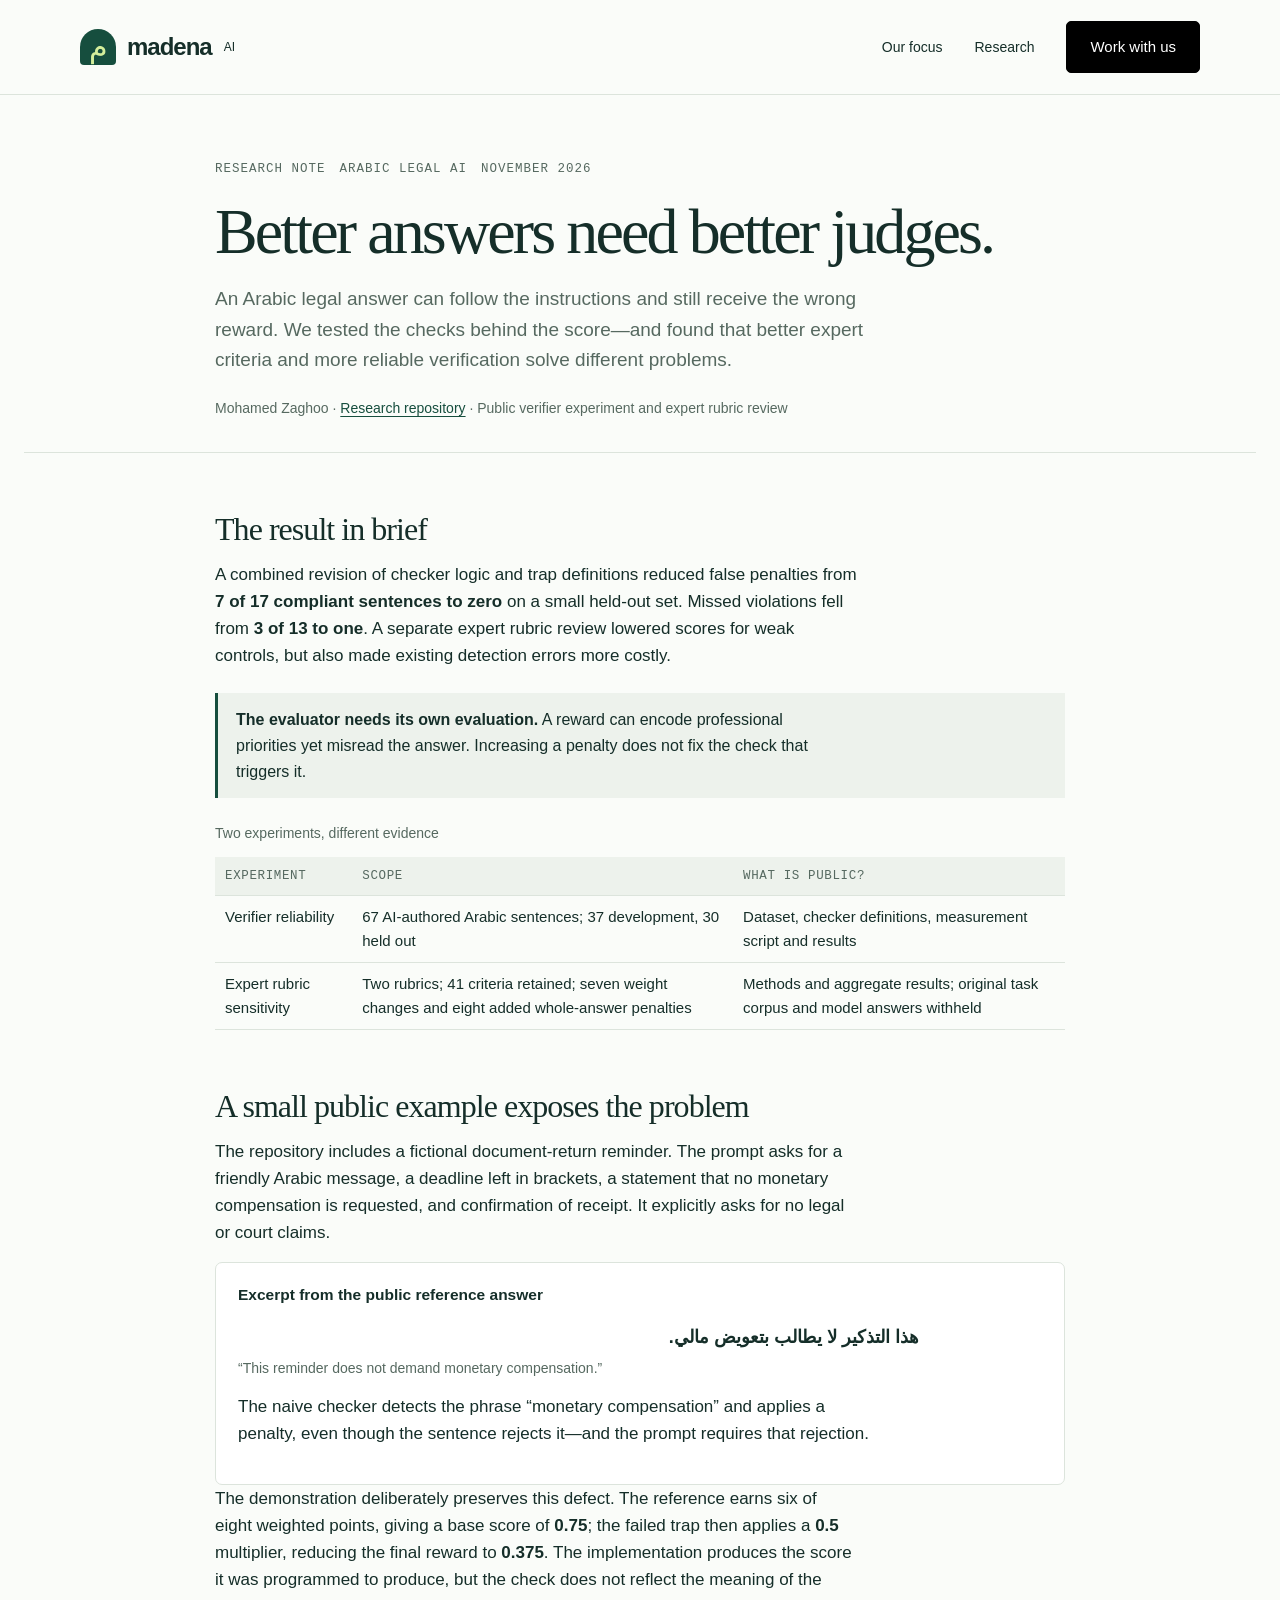
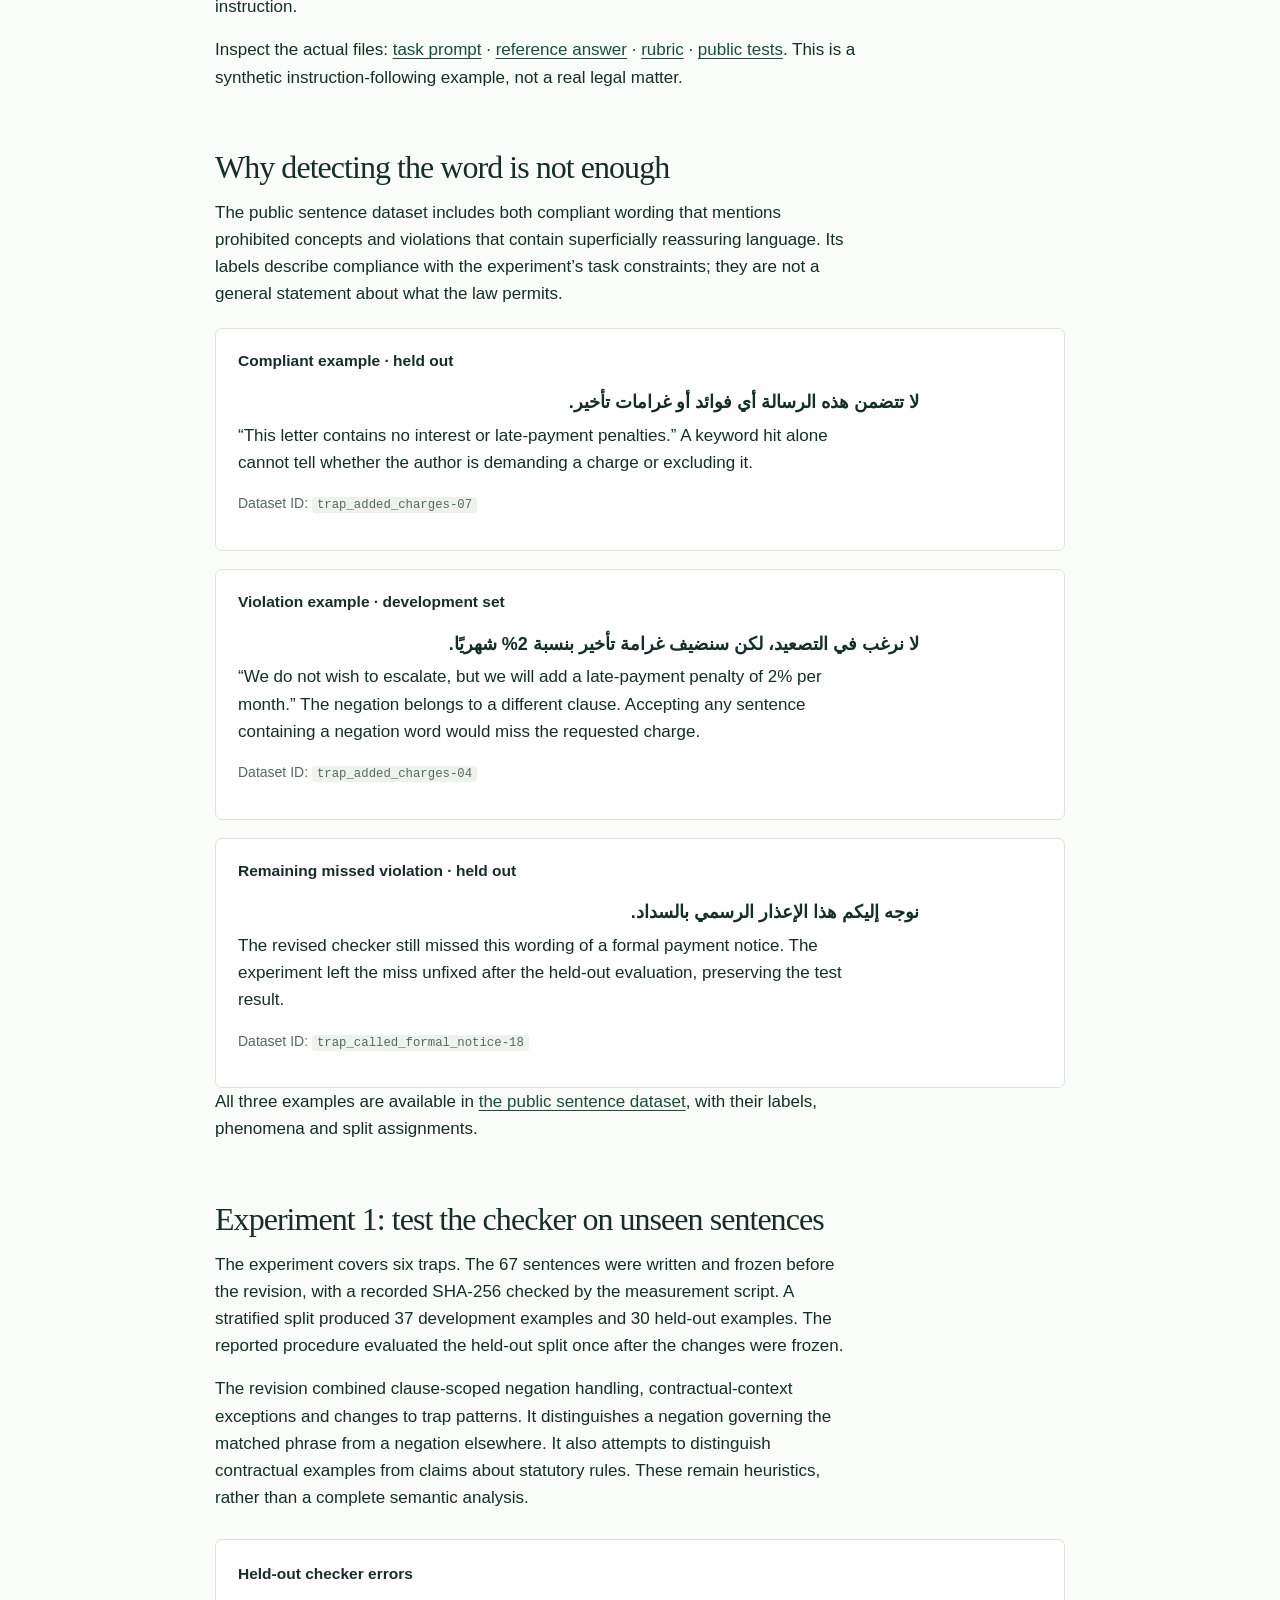
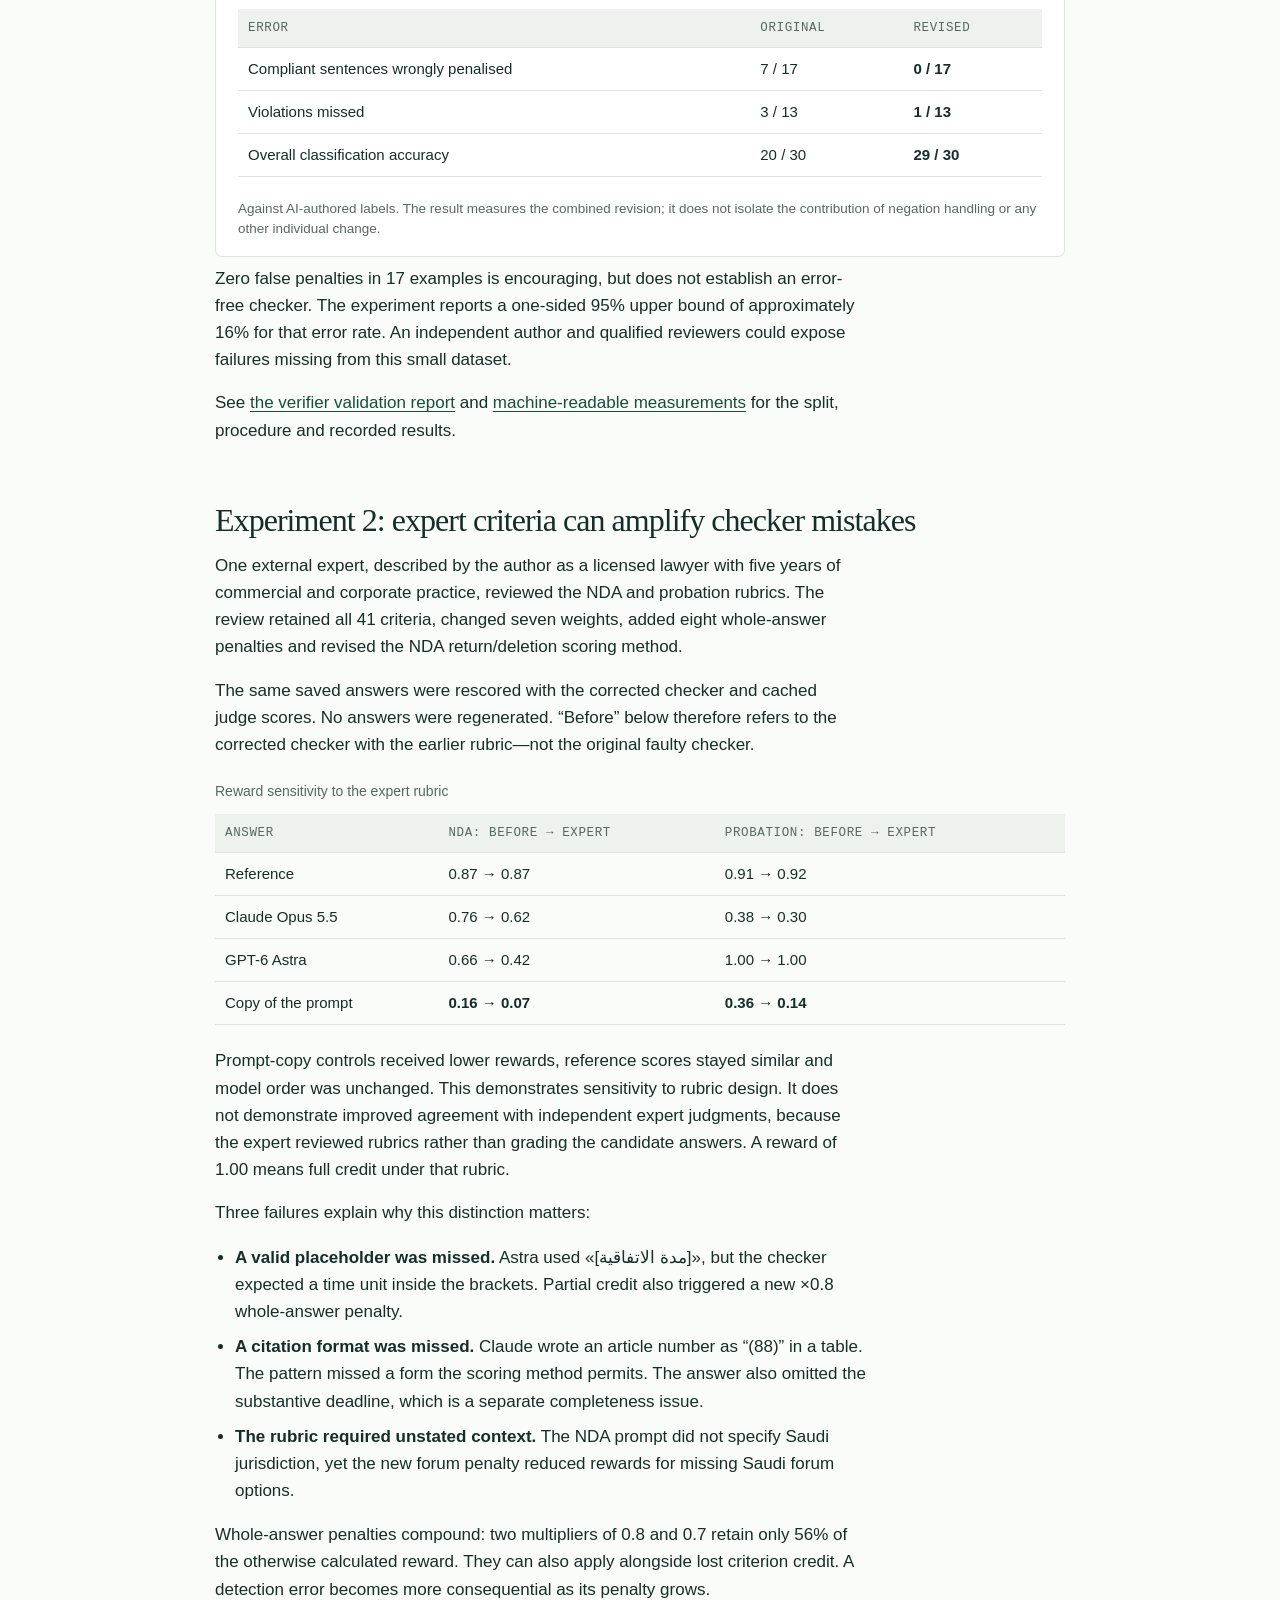
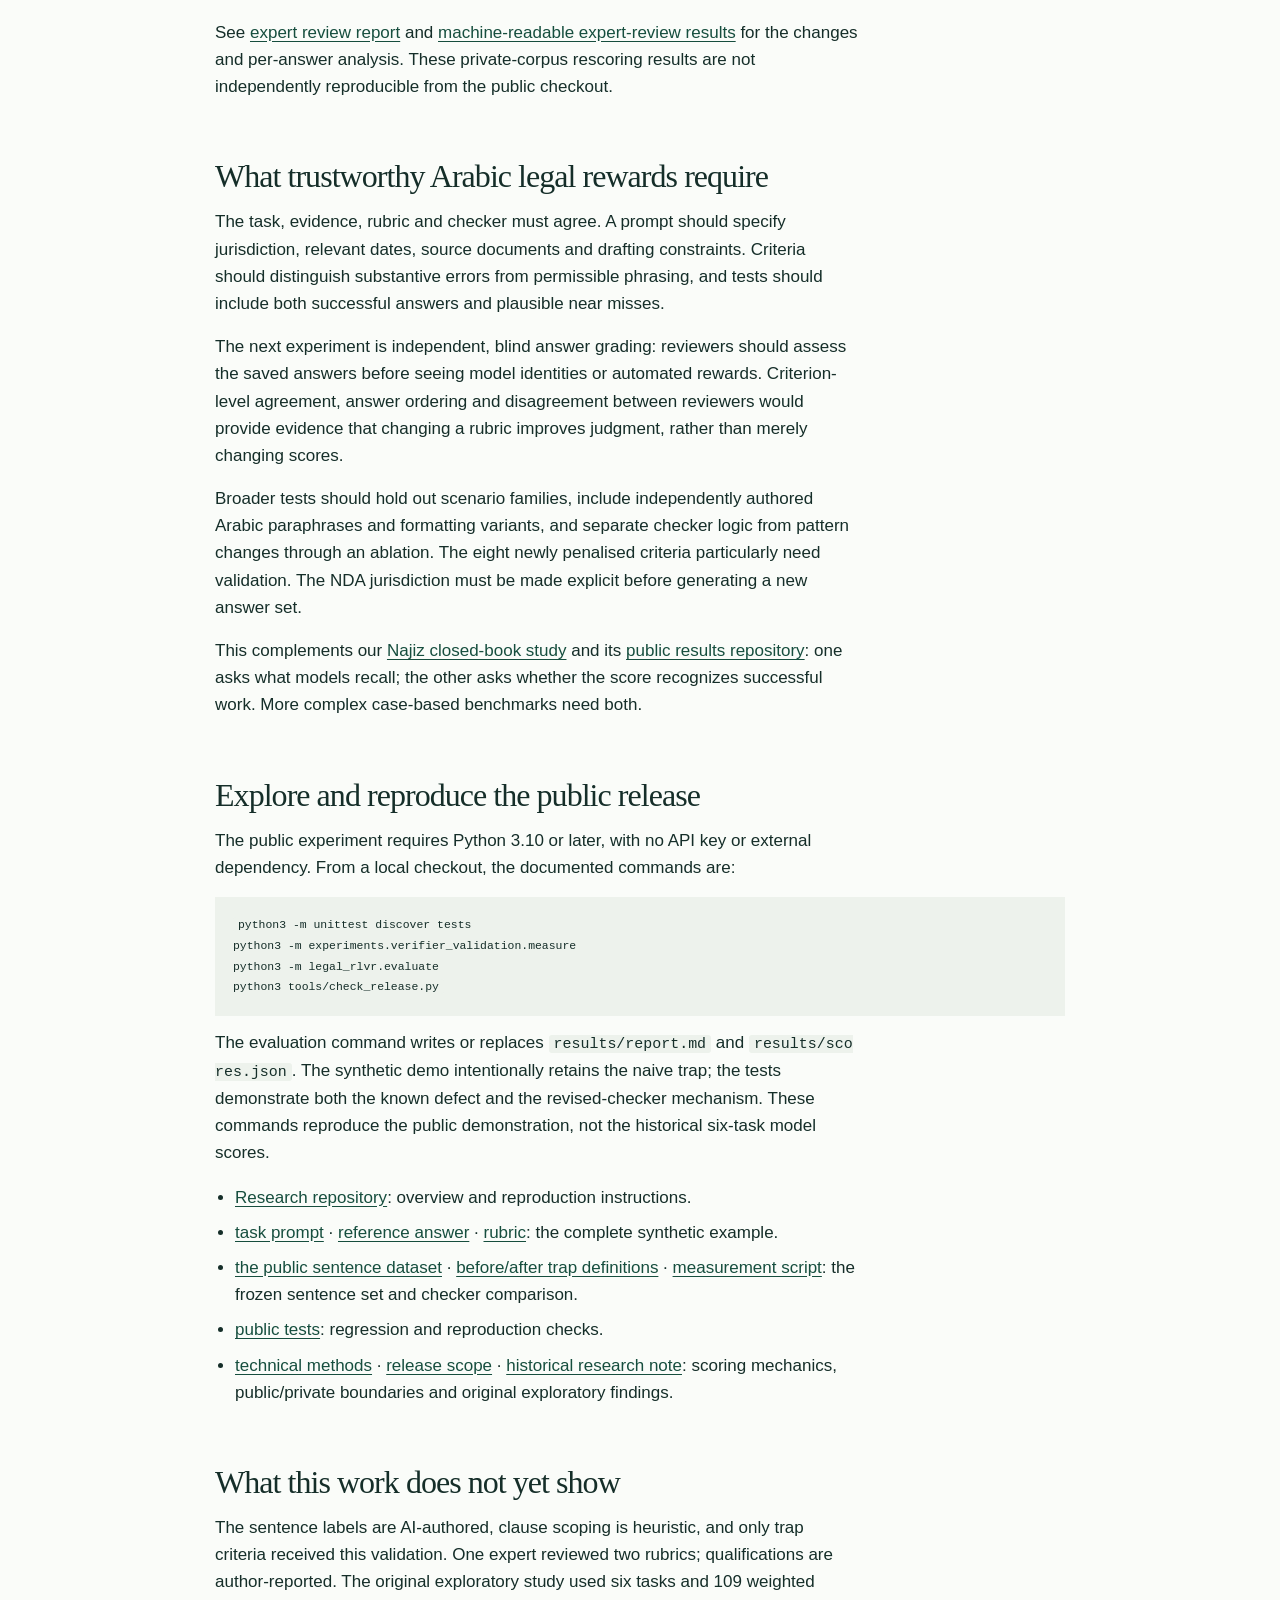
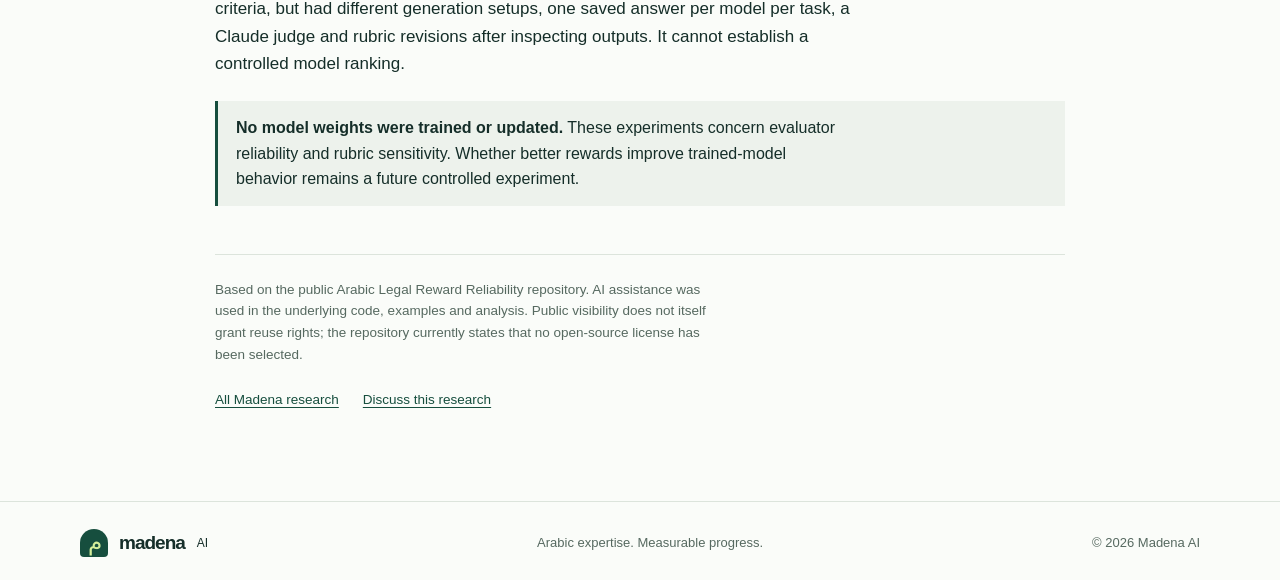
==== commit 52dd0779: "Unify research pages with Madena brand styles and navigation" ====
--- a/arabic-legal-rewards.html
+++ b/arabic-legal-rewards.html
@@ -1,101 +1,4 @@
-<!doctype html><html lang="en" data-theme="light"><head><meta charset=utf8><meta name=viewport content="width=device-width,initial-scale=1,viewport-fit=cover"><style>:root{color-scheme:light;box-sizing:border-box;padding-top:env(safe-area-inset-top,0px);padding-bottom:env(safe-area-inset-bottom,0px)}html{scroll-padding-top:env(safe-area-inset-top,0px)}body{margin:0;padding:0;font:14px -apple-system,BlinkMacSystemFont,sans-serif;background:#fff;color:#000}img{max-width:100%}[hidden]:not([hidden=until-found i]){display:none!important}</style></head><body>
-<title>Better answers need better judges — Madena AI</title><meta name="description" content="Arabic legal reward reliability: public examples, verifier results, expert rubric sensitivity, and what makes a trustworthy evaluation."><link rel="icon" href="favicon.svg">
-<meta name="claude:viewport-fit-sides" content="cover">
-<link rel="preconnect" href="https://fonts.googleapis.com">
-<link rel="stylesheet" href="https://fonts.googleapis.com/css2?family=IBM+Plex+Sans:wght@400;500;600;700&family=IBM+Plex+Sans+Arabic:wght@400;500;600&family=IBM+Plex+Mono:wght@400;500&display=swap">
-<style>
-/* Layout: a single reading column of research-note prose, with full-width exhibits (charts, examples) that break slightly wider. */
-:root{
-  --bg:#F7F8F6; --surface:#FFFFFF; --ink:#14201C; --muted:#56635E; --rule:#DCE1DD; --soft:#EEF1EE;
-  --gemini:#009E73; --astra:#0072B2; --opus:#D55E00; --muse:#CC79A7;
-  --g-correct:#14201C; --g-partial:#8C9893; --g-wrong:#FFFFFF; --g-wrong-edge:#B9C2BD;
-  --accent:#0E6B53;
-  --sans:"IBM Plex Sans","IBM Plex Sans Arabic",system-ui,-apple-system,"Segoe UI",sans-serif;
-  --arabic:"IBM Plex Sans Arabic","Geeza Pro","Noto Naskh Arabic",Tahoma,sans-serif;
-  --mono:"IBM Plex Mono",ui-monospace,SFMono-Regular,Menlo,monospace;
-}
-@media (prefers-color-scheme: dark){:root:not([data-theme="light"]){
-  --bg:#121816; --surface:#19211E; --ink:#E6ECE9; --muted:#9AA8A2; --rule:#2B3531; --soft:#1F2925;
-  --gemini:#2FC193; --astra:#56A8E0; --opus:#E8813A; --muse:#DB94BC;
-  --g-correct:#E6ECE9; --g-partial:#6F7C77; --g-wrong:#19211E; --g-wrong-edge:#45514C; --accent:#5CC4A2; color-scheme:dark}}
-:root[data-theme="dark"]{
-  --bg:#121816; --surface:#19211E; --ink:#E6ECE9; --muted:#9AA8A2; --rule:#2B3531; --soft:#1F2925;
-  --gemini:#2FC193; --astra:#56A8E0; --opus:#E8813A; --muse:#DB94BC;
-  --g-correct:#E6ECE9; --g-partial:#6F7C77; --g-wrong:#19211E; --g-wrong-edge:#45514C; --accent:#5CC4A2; color-scheme:dark}
-*{box-sizing:border-box}
-body{background:var(--bg);color:var(--ink);font-family:var(--sans);font-size:17px;line-height:1.6;
-  padding-left:max(16px,env(safe-area-inset-left,0px));padding-right:max(16px,env(safe-area-inset-right,0px));padding-block:0 64px}
-.wrap{max-width:780px;margin:0 auto}
-.wide{max-width:980px;margin:0 auto}
-header.top{padding-block:56px 32px;border-bottom:1px solid var(--rule)}
-.eyebrow{font-family:var(--mono);font-size:12.5px;letter-spacing:.08em;text-transform:uppercase;color:var(--muted);display:flex;gap:14px;flex-wrap:wrap}
-h1{font-size:clamp(30px,5vw,44px);line-height:1.12;font-weight:600;letter-spacing:-.015em;margin:18px 0 18px;text-wrap:balance}
-.dek{font-size:19px;color:var(--muted);margin:0;max-width:66ch}
-.byline{margin-top:22px;font-size:14px;color:var(--muted)}
-h2{font-size:24px;line-height:1.25;font-weight:600;margin:56px 0 12px;letter-spacing:-.01em;text-wrap:balance}
-h3{font-size:17px;font-weight:600;margin:28px 0 6px}
-p{margin:0 0 16px;max-width:68ch}
-a{color:var(--accent);text-underline-offset:3px}
-a:focus-visible{outline:2px solid var(--accent);outline-offset:2px}
-.num{font-variant-numeric:tabular-nums}
-.dot{width:10px;height:10px;border-radius:50%;display:inline-block;flex:none}
-.d-gemini{background:var(--gemini)} .d-astra{background:var(--astra)} .d-opus{background:var(--opus)} .d-muse{background:var(--muse)}
-.who{display:inline-flex;align-items:center;gap:7px;font-weight:600;white-space:nowrap}
-.tablebox{overflow-x:auto;margin:22px 0}
-table{border-collapse:collapse;width:100%;font-size:15px}
-th,td{text-align:left;padding:9px 10px;border-bottom:1px solid var(--rule);vertical-align:top}
-th{font-size:12.5px;font-family:var(--mono);text-transform:uppercase;letter-spacing:.05em;color:var(--muted);font-weight:500}
-td.r,th.r{text-align:right;font-variant-numeric:tabular-nums}
-table.lead td.r{font-family:var(--mono);font-size:15.5px}
-table.lead tr.best td{font-weight:600}
-figure{margin:28px 0 8px;background:var(--surface);border:1px solid var(--rule);padding:22px 22px 16px}
-figcaption{font-size:13.5px;color:var(--muted);margin-top:12px;line-height:1.5}
-.fig-title{font-weight:600;font-size:15.5px;margin:0 0 14px}
-.legend{display:flex;gap:18px;flex-wrap:wrap;font-size:13.5px;color:var(--muted);margin-bottom:12px}
-.legend span{display:inline-flex;align-items:center;gap:6px}
-.sw{width:12px;height:12px;display:inline-block;border-radius:2px}
-.grid-row{display:grid;grid-template-columns:160px minmax(0,1fr) 190px;gap:14px;align-items:center;margin:10px 0}
-.grid-row .name{font-size:14.5px}
-.cells{display:grid;grid-template-columns:repeat(40,minmax(0,1fr));gap:2px}
-.cell{aspect-ratio:1;border-radius:2px;border:1px solid transparent}
-.cell.correct{background:var(--g-correct)} .cell.partial{background:var(--g-partial)} .cell.wrong{background:var(--g-wrong);border-color:var(--g-wrong-edge)}
-.cell:hover,.cell:focus-visible{outline:2px solid var(--accent);outline-offset:1px}
-.grid-row .sum{font-family:var(--mono);font-size:13px;color:var(--muted);font-variant-numeric:tabular-nums}
-.tip{position:fixed;pointer-events:none;background:var(--ink);color:var(--bg);font-size:12.5px;padding:6px 9px;border-radius:4px;max-width:260px;line-height:1.4;z-index:20}
-.svgbox{overflow-x:auto}
-svg text{fill:var(--muted);font-family:var(--sans);font-size:12.5px}
-svg .lab{fill:var(--ink);font-size:13.5px}
-svg .gridl{stroke:var(--rule)}
-.examples{display:grid;gap:18px;margin-top:20px}
-.ex{background:var(--surface);border:1px solid var(--rule);padding:20px 22px}
-.ex .q{font-family:var(--arabic);direction:rtl;text-align:right;font-size:18px;font-weight:600;line-height:1.7;margin-bottom:4px}
-.ex .qen{font-size:14px;color:var(--muted);margin-bottom:14px}
-.ans{display:grid;grid-template-columns:150px minmax(0,1fr) 78px;gap:12px;align-items:baseline;padding:10px 0;border-top:1px solid var(--rule)}
-.ans .src{font-size:13.5px;font-weight:600}
-.ans .t{font-family:var(--arabic);direction:rtl;text-align:right;font-size:15.5px;line-height:1.75;min-width:0}
-.ans .t.en{font-family:var(--sans);direction:ltr;text-align:left;font-size:14.5px;color:var(--muted)}
-.chip{font-family:var(--mono);font-size:11.5px;text-transform:uppercase;letter-spacing:.06em;padding:2px 7px;border-radius:3px;justify-self:end;white-space:nowrap}
-.chip.correct{background:var(--g-correct);color:var(--bg)} .chip.partial{background:var(--g-partial);color:var(--bg)} .chip.wrong{border:1px solid var(--g-wrong-edge);color:var(--muted)} .chip.ref{background:var(--soft);color:var(--muted)}
-.ex .why{font-size:14px;color:var(--muted);margin-top:10px}
-ol.find{padding-left:22px;margin:0} ol.find li{margin:0 0 14px;max-width:68ch}
-ul.lim{padding-left:20px} ul.lim li{margin:0 0 8px;max-width:68ch}
-.note{border-left:3px solid var(--accent);background:var(--soft);padding:14px 18px;margin:24px 0;font-size:16px}
-.note p{margin:0}
-footer{margin-top:56px;padding-top:20px;border-top:1px solid var(--rule);font-size:13.5px;color:var(--muted)}
-code{font-family:var(--mono);font-size:.88em;background:var(--soft);padding:1px 5px;border-radius:3px;word-break:break-all}
-@media (max-width:640px){
-  body{font-size:16px}
-  .grid-row{grid-template-columns:minmax(0,1fr)} .grid-row .sum{order:3}
-  .cells{grid-template-columns:repeat(20,minmax(0,1fr))}
-  .ans{grid-template-columns:minmax(0,1fr) auto} .ans .t{grid-column:1/-1;grid-row:2}
-  figure{padding:16px 14px 12px}
-}
-@media (prefers-reduced-motion:reduce){*{transition:none!important}}
-</style>
-
-<style>
-.site-nav{display:flex;align-items:center;gap:24px;padding:24px 0;border-bottom:1px solid var(--rule);font-size:14px}.site-nav a{text-decoration:none;color:var(--ink)}.site-nav .site-brand{font-size:26px;font-weight:600;letter-spacing:-1px;margin-right:auto}.site-brand small{font-size:12px;letter-spacing:0}.site-nav .contact-button{background:#000;color:#fff;padding:11px 18px;border-radius:5px}.site-nav .contact-button:hover{background:#222}.site-nav a:focus-visible{outline:3px solid #000;outline-offset:4px}header.top{padding-top:40px}.eval-steps{padding-left:22px}.eval-steps li{margin-bottom:16px}.reading-links{display:flex;gap:24px;flex-wrap:wrap;margin-top:30px}.tablebox{max-width:100%}@media(max-width:420px){.site-nav{gap:14px;font-size:12px}.site-nav .contact-button{padding:9px 12px}.site-nav .site-brand{font-size:23px}}
-</style><nav class="site-nav wide" aria-label="Main navigation"><a class="site-brand" href="index.html">madena <small>AI</small></a><a href="index.html#research">All research</a><a class="contact-button" href="mailto:zaghoo@madena.ai">Work with us</a></nav><header class="top"><div class="wrap"><div class="eyebrow"><span>Research note</span><span>Arabic legal AI</span><span>November 2026</span></div>
+<!doctype html><html lang="en"><head><meta charset="utf-8"><meta name="viewport" content="width=device-width, initial-scale=1"><title>Better answers need better judges — Madena AI</title><meta name="description" content="Arabic legal reward reliability: public examples, verifier results, expert rubric sensitivity, and what makes a trustworthy evaluation."><meta name="theme-color" content="#164e3e"><link rel="icon" href="favicon.svg"><link rel="stylesheet" href="style.css?v=unified"><link rel="stylesheet" href="research.css?v=unified"></head><body><a class="skip" href="#main">Skip to content</a><header><div class="wrap nav"><a class="brand" href="index.html" aria-label="Madena AI home"><span class="mark" lang="ar" aria-hidden="true">م</span>madena<small>AI</small></a><nav class="links" aria-label="Main navigation"><a class="nav-data" href="index.html#approach">Our focus</a><a href="index.html#research">Research</a><a class="button" href="mailto:zaghoo@madena.ai">Work with us</a></nav></div></header><div class="research-page"><header class="top"><div class="wrap"><div class="eyebrow"><span>Research note</span><span>Arabic legal AI</span><span>November 2026</span></div>
 <h1>Better answers need better judges.</h1><p class="dek">An Arabic legal answer can follow the instructions and still receive the wrong reward. We tested the checks behind the score—and found that better expert criteria and more reliable verification solve different problems.</p><div class="byline">Mohamed Zaghoo · <a href="https://github.com/mzaghoo/arabic-legal-reward-reliability">Research repository</a> · Public verifier experiment and expert rubric review</div></div></header>
 <main class="wrap" id="main">
 <h2>The result in brief</h2><p>A combined revision of checker logic and trap definitions reduced false penalties from <strong>7 of 17 compliant sentences to zero</strong> on a small held-out set. Missed violations fell from <strong>3 of 13 to one</strong>. A separate expert rubric review lowered scores for weak controls, but also made existing detection errors more costly.</p>
@@ -139,4 +42,4 @@
 <h2>What this work does not yet show</h2>
 <p>The sentence labels are AI-authored, clause scoping is heuristic, and only trap criteria received this validation. One expert reviewed two rubrics; qualifications are author-reported. The original exploratory study used six tasks and 109 weighted criteria, but had different generation setups, one saved answer per model per task, a Claude judge and rubric revisions after inspecting outputs. It cannot establish a controlled model ranking.</p>
 <div class="note"><p><strong>No model weights were trained or updated.</strong> These experiments concern evaluator reliability and rubric sensitivity. Whether better rewards improve trained-model behavior remains a future controlled experiment.</p></div>
-<footer><p>Based on the public Arabic Legal Reward Reliability repository. AI assistance was used in the underlying code, examples and analysis. Public visibility does not itself grant reuse rights; the repository currently states that no open-source license has been selected.</p><div class="reading-links"><a href="index.html#research">All Madena research</a><a href="mailto:zaghoo@madena.ai">Discuss this research</a></div></footer></main></body></html>+<footer><p>Based on the public Arabic Legal Reward Reliability repository. AI assistance was used in the underlying code, examples and analysis. Public visibility does not itself grant reuse rights; the repository currently states that no open-source license has been selected.</p><div class="reading-links"><a href="index.html#research">All Madena research</a><a href="mailto:zaghoo@madena.ai">Discuss this research</a></div></footer></main></div><footer><div class="wrap"><a class="brand" href="index.html" aria-label="Madena AI home"><span class="mark" lang="ar" aria-hidden="true">م</span>madena<small>AI</small></a><span>Arabic expertise. Measurable progress.</span><span>© 2026 Madena AI</span></div></footer></body></html>
--- a/style.css
+++ b/style.css
@@ -0,0 +1,9 @@
+
+:root{--ink:#152e29;--muted:#566960;--green:#164e3e;--lime:#d4ee9b;--paper:#fafcf9;--line:#dce4dc;--serif:Georgia,'Times New Roman',serif}*{box-sizing:border-box}html{scroll-behavior:smooth;scroll-padding-top:100px}body{margin:0;background:var(--paper);color:var(--ink);font:17px/1.6 -apple-system,BlinkMacSystemFont,'Segoe UI',sans-serif}a{color:inherit;text-underline-offset:5px}a:hover{color:#477a37}a:focus-visible,summary:focus-visible{outline:3px solid #6d973e;outline-offset:6px}h1,h2,h3,p{margin:0}h1,h2,h3{font-weight:400;line-height:1.08}h1,h2{font-family:var(--serif);letter-spacing:-.045em}h1{font-size:clamp(48px,5.9vw,83px)}h2{font-size:clamp(34px,4vw,52px)}h3{font-size:25px;letter-spacing:-.025em}img,svg{max-width:100%}.wrap{max-width:1200px;margin:auto;padding:0 40px}.skip{position:absolute;left:20px;top:-80px;z-index:100;background:white;padding:10px}.skip:focus{top:10px}header{border-bottom:1px solid var(--line)}.nav{display:flex;align-items:center;justify-content:space-between;min-height:94px;gap:24px}.brand{display:inline-flex;gap:11px;align-items:center;text-decoration:none;font-size:24px;letter-spacing:-1px;font-weight:600}.mark{display:grid;place-items:center;width:36px;height:36px;background:var(--green);color:var(--lime);font:30px var(--serif);border-radius:50% 50% 4px 4px}.brand small{font:12px -apple-system,sans-serif;letter-spacing:0;margin-left:1px}.links{display:flex;align-items:center;gap:32px;font-size:14px}.links a{text-decoration:none}.button{display:inline-flex;align-items:center;justify-content:center;padding:13px 23px;background:#000;color:white!important;border:1px solid #000;border-radius:5px;text-decoration:none;font-size:15px;font-weight:500;transition:background .2s,transform .2s}.button:hover{background:#222;transform:translateY(-2px)}.button.secondary{background:#000;color:#fff!important;border-color:#000}.button.secondary:hover{background:#222}.button:focus-visible{outline-color:#000}.label{font:12px/1.4 ui-monospace,SFMono-Regular,monospace;letter-spacing:.12em;text-transform:uppercase;color:var(--muted)}.hero{display:grid;grid-template-columns:1.25fr 1fr;gap:50px;align-items:center;padding-top:74px;padding-bottom:68px}.hero h1{margin:24px 0}.hero h1 em{color:#507b46;font-weight:400}.hero .lede{max-width:470px;font-size:19px;color:var(--muted);line-height:1.65}.actions{display:flex;gap:12px;flex-wrap:wrap;margin-top:30px}.hero-art{position:relative;background:#113f33;border-radius:8px;overflow:hidden;aspect-ratio:640/680;display:flex;align-items:center;justify-content:center}.hero-art svg{width:100%;height:100%;position:absolute;inset:0}.art-caption{position:absolute;bottom:26px;left:30px;right:30px;border-top:1px solid #ffffff30;padding-top:15px;color:#d4e6d5;display:flex;justify-content:space-between;font:11px ui-monospace,monospace;letter-spacing:.1em}.thesis{border-top:1px solid var(--line);border-bottom:1px solid var(--line);display:grid;grid-template-columns:1fr 2fr;gap:60px;padding-top:31px;padding-bottom:31px}.thesis p{font:25px/1.4 var(--serif);letter-spacing:-.02em}.section{padding-top:70px;padding-bottom:70px}.section-head{display:flex;align-items:end;justify-content:space-between;gap:30px;margin-bottom:34px}.section-head .label{margin-bottom:14px}.section-head>p{max-width:300px;color:var(--muted);font-size:16px}.offerings{display:grid;grid-template-columns:repeat(3,1fr);gap:36px}.offering{border-top:1px solid var(--line);padding-top:26px}.icon{width:36px;height:36px;margin-bottom:22px;stroke:var(--green);fill:none;stroke-width:1.5}.offering h3{margin-bottom:14px}.offering p{color:var(--muted);font-size:16px}.research{background:#edf2ec;border-top:1px solid var(--line);border-bottom:1px solid var(--line)}.research-grid{display:grid;grid-template-columns:1fr 1fr;gap:28px}.research-card{display:flex;flex-direction:column;background:var(--paper);border:1px solid #d4ddd2;border-radius:7px;overflow:hidden}.research-card .content{padding:30px;display:flex;flex-direction:column;flex:1}.research-card h3{font:31px/1.15 var(--serif);margin:13px 0 15px;letter-spacing:-.03em}.research-card p{font-size:16px;color:var(--muted);margin-bottom:24px}.text-link{font-size:14px;font-weight:600;margin-top:auto;align-self:flex-start}.chart{padding:28px 30px;background:#e1e9dc;min-height:218px;display:flex;flex-direction:column;justify-content:center}.chart .label{font-size:11px}.mini-bars{margin-top:18px;display:grid;gap:9px}.bar{display:grid;grid-template-columns:65px 1fr 40px;gap:12px;align-items:center;font-size:12px}.track{height:9px;background:#cbd9c5;border-radius:1px}.fill{height:100%;background:#39734c}.comparison{display:flex;gap:24px;align-items:center;margin-top:16px}.comparison strong{font:68px/1 var(--serif);letter-spacing:-5px}.comparison .before{color:#788777}.comparison .after{color:var(--green)}.comparison .divider{width:40px;height:1px;background:#82927a}.comparison span{font-size:12px;color:var(--muted);display:block;margin-top:5px}.chart-foot{font-size:11px;margin-top:15px;color:var(--muted)}.closing{display:grid;grid-template-columns:1.4fr 1fr;gap:40px;align-items:center;padding-top:65px;padding-bottom:65px}.closing p{color:var(--muted);margin-top:18px;max-width:550px}.closing .actions{justify-content:flex-end;margin:0}footer{border-top:1px solid var(--line);padding:26px 0;font-size:13px;color:var(--muted)}footer .wrap{display:flex;justify-content:space-between;gap:20px;align-items:center}footer .brand{font-size:19px;color:var(--ink)}footer .mark{width:28px;height:28px;font-size:23px}.article{max-width:850px;margin:auto;padding:64px 32px 80px}.article h1{font-size:clamp(42px,5vw,66px);margin:24px 0}.article .deck{font-size:23px;color:var(--muted);line-height:1.5;margin-bottom:24px}.article .meta{font-size:13px;color:var(--muted);padding-bottom:30px;border-bottom:1px solid var(--line);margin-bottom:35px}.article p{margin:20px 0}.article h2{font:32px var(--serif);letter-spacing:-.03em;margin:40px 0 15px}.article ul{padding-left:22px}.article li{padding-bottom:10px}.article table{border-collapse:collapse;width:100%;font-size:15px;margin:30px 0}.article th,.article td{padding:14px 8px;border-bottom:1px solid var(--line);text-align:left}.article th{background:#eaf0e5}.article .takeaway{border-left:3px solid var(--green);background:#edf2e8;padding:20px 24px;margin:30px 0}.article .takeaway p{margin:0}.article .source{font-size:14px}.article details{padding:18px 0;border-top:1px solid var(--line);margin-top:30px}.article summary{cursor:pointer;font-size:15px;font-weight:600}.article details p{font-size:15px;color:var(--muted)}@media(max-width:850px){.wrap{padding-left:24px;padding-right:24px}.hero{gap:28px;padding-top:50px}.hero h1{font-size:58px}.links{gap:18px}.hero .lede{font-size:17px}.hero-art{aspect-ratio:1/1.3}.offerings{gap:20px}.thesis{gap:25px}.research-card .content,.chart{padding:23px}}@media(max-width:620px){.nav{min-height:80px;gap:12px}.brand{font-size:21px}.links{gap:15px}.links .nav-data{display:none}.links .button{padding:9px 12px;font-size:13px}.hero{grid-template-columns:1fr;padding-top:42px;padding-bottom:40px;gap:38px}.hero h1{font-size:58px}.hero-art{aspect-ratio:1.2/1;max-height:350px}.hero .lede{font-size:18px}.thesis{grid-template-columns:1fr;gap:15px}.thesis p{font-size:24px}.section{padding-top:48px;padding-bottom:48px}.section-head{display:block}.section-head>p{margin-top:18px}.offerings,.research-grid,.closing{grid-template-columns:1fr}.offerings{gap:30px}.offering{padding-top:22px}.icon{margin-bottom:12px}.closing{padding-top:48px;padding-bottom:48px;gap:22px}.closing .actions{justify-content:flex-start}.research-card h3{font-size:29px}footer .wrap{flex-wrap:wrap}.article{padding:40px 24px 60px}.article h1{font-size:43px}.article .deck{font-size:21px}.article table{font-size:13px}.article th,.article td{padding:12px 5px}}@media(prefers-reduced-motion:reduce){html{scroll-behavior:auto}.button{transition:none}}
+
+.chart-link{text-decoration:none;color:inherit;transition:background .18s ease;cursor:pointer}.chart-link:hover{background:#d5e1ce;color:inherit}.chart-link:focus-visible{outline:3px solid var(--green);outline-offset:-5px}@media(prefers-reduced-motion:reduce){.chart-link{transition:none}}
+
+/* Transparent hero artwork, with contrast suited to the light page. */
+.hero-art{background:transparent}.art-caption{color:var(--muted);border-top-color:var(--line)}
+
+.hero-art{background:transparent;border-radius:0;overflow:visible;aspect-ratio:550/440}.hero-art img{display:block;width:100%;height:auto}
--- a/research.css
+++ b/research.css
@@ -0,0 +1,85 @@
+/* Research layouts inherit the shared Madena design system from style.css. */
+.research-page{--bg:var(--paper);--surface:#fff;--rule:var(--line);--soft:#edf2ec;--accent:var(--green);--sans:-apple-system,BlinkMacSystemFont,'Segoe UI',sans-serif;--arabic:'Geeza Pro','Noto Naskh Arabic',Tahoma,sans-serif;--mono:ui-monospace,SFMono-Regular,Menlo,monospace;--gemini:#009e73;--astra:#0072b2;--opus:#d55e00;--muse:#cc79a7;--g-correct:var(--ink);--g-partial:#8c9893;--g-wrong:#fff;--g-wrong-edge:#b9c2bd;padding:0 24px 64px;font-family:var(--sans)}
+.research-page *{box-sizing:border-box}
+.research-page body{background:var(--bg);color:var(--ink);font-family:var(--sans);font-size:17px;line-height:1.6;
+  padding-left:max(16px,env(safe-area-inset-left,0px));padding-right:max(16px,env(safe-area-inset-right,0px));padding-block:0 64px}
+.research-page .wrap{max-width:780px;margin:0 auto}
+.research-page .wide{max-width:980px;margin:0 auto}
+.research-page header.top{padding-block:56px 32px;border-bottom:1px solid var(--rule)}
+.research-page .eyebrow{font-family:var(--mono);font-size:12.5px;letter-spacing:.08em;text-transform:uppercase;color:var(--muted);display:flex;gap:14px;flex-wrap:wrap}
+.research-page h1{font-size:clamp(30px,5vw,44px);line-height:1.12;font-weight:600;letter-spacing:-.015em;margin:18px 0 18px;text-wrap:balance}
+.research-page .dek{font-size:19px;color:var(--muted);margin:0;max-width:66ch}
+.research-page .byline{margin-top:22px;font-size:14px;color:var(--muted)}
+.research-page h2{font-size:24px;line-height:1.25;font-weight:600;margin:56px 0 12px;letter-spacing:-.01em;text-wrap:balance}
+.research-page h3{font-size:17px;font-weight:600;margin:28px 0 6px}
+.research-page p{margin:0 0 16px;max-width:68ch}
+.research-page a{color:var(--accent);text-underline-offset:3px}
+.research-page a:focus-visible{outline:2px solid var(--accent);outline-offset:2px}
+.research-page .num{font-variant-numeric:tabular-nums}
+.research-page .dot{width:10px;height:10px;border-radius:50%;display:inline-block;flex:none}
+.research-page .d-gemini{background:var(--gemini)}
+.research-page .d-astra{background:var(--astra)}
+.research-page .d-opus{background:var(--opus)}
+.research-page .d-muse{background:var(--muse)}
+.research-page .who{display:inline-flex;align-items:center;gap:7px;font-weight:600;white-space:nowrap}
+.research-page .tablebox{overflow-x:auto;margin:22px 0}
+.research-page table{border-collapse:collapse;width:100%;font-size:15px}
+.research-page th,.research-page td{text-align:left;padding:9px 10px;border-bottom:1px solid var(--rule);vertical-align:top}
+.research-page th{font-size:12.5px;font-family:var(--mono);text-transform:uppercase;letter-spacing:.05em;color:var(--muted);font-weight:500}
+.research-page td.r,.research-page th.r{text-align:right;font-variant-numeric:tabular-nums}
+.research-page table.lead td.r{font-family:var(--mono);font-size:15.5px}
+.research-page table.lead tr.best td{font-weight:600}
+.research-page figure{margin:28px 0 8px;background:var(--surface);border:1px solid var(--rule);padding:22px 22px 16px}
+.research-page figcaption{font-size:13.5px;color:var(--muted);margin-top:12px;line-height:1.5}
+.research-page .fig-title{font-weight:600;font-size:15.5px;margin:0 0 14px}
+.research-page .legend{display:flex;gap:18px;flex-wrap:wrap;font-size:13.5px;color:var(--muted);margin-bottom:12px}
+.research-page .legend span{display:inline-flex;align-items:center;gap:6px}
+.research-page .sw{width:12px;height:12px;display:inline-block;border-radius:2px}
+.research-page .grid-row{display:grid;grid-template-columns:160px minmax(0,1fr) 190px;gap:14px;align-items:center;margin:10px 0}
+.research-page .grid-row .name{font-size:14.5px}
+.research-page .cells{display:grid;grid-template-columns:repeat(40,minmax(0,1fr));gap:2px}
+.research-page .cell{aspect-ratio:1;border-radius:2px;border:1px solid transparent}
+.research-page .cell.correct{background:var(--g-correct)}
+.research-page .cell.partial{background:var(--g-partial)}
+.research-page .cell.wrong{background:var(--g-wrong);border-color:var(--g-wrong-edge)}
+.research-page .cell:hover,.research-page .cell:focus-visible{outline:2px solid var(--accent);outline-offset:1px}
+.research-page .grid-row .sum{font-family:var(--mono);font-size:13px;color:var(--muted);font-variant-numeric:tabular-nums}
+.research-page .tip{position:fixed;pointer-events:none;background:var(--ink);color:var(--bg);font-size:12.5px;padding:6px 9px;border-radius:4px;max-width:260px;line-height:1.4;z-index:20}
+.research-page .svgbox{overflow-x:auto}
+.research-page svg text{fill:var(--muted);font-family:var(--sans);font-size:12.5px}
+.research-page svg .lab{fill:var(--ink);font-size:13.5px}
+.research-page svg .gridl{stroke:var(--rule)}
+.research-page .examples{display:grid;gap:18px;margin-top:20px}
+.research-page .ex{background:var(--surface);border:1px solid var(--rule);padding:20px 22px}
+.research-page .ex .q{font-family:var(--arabic);direction:rtl;text-align:right;font-size:18px;font-weight:600;line-height:1.7;margin-bottom:4px}
+.research-page .ex .qen{font-size:14px;color:var(--muted);margin-bottom:14px}
+.research-page .ans{display:grid;grid-template-columns:150px minmax(0,1fr) 78px;gap:12px;align-items:baseline;padding:10px 0;border-top:1px solid var(--rule)}
+.research-page .ans .src{font-size:13.5px;font-weight:600}
+.research-page .ans .t{font-family:var(--arabic);direction:rtl;text-align:right;font-size:15.5px;line-height:1.75;min-width:0}
+.research-page .ans .t.en{font-family:var(--sans);direction:ltr;text-align:left;font-size:14.5px;color:var(--muted)}
+.research-page .chip{font-family:var(--mono);font-size:11.5px;text-transform:uppercase;letter-spacing:.06em;padding:2px 7px;border-radius:3px;justify-self:end;white-space:nowrap}
+.research-page .chip.correct{background:var(--g-correct);color:var(--bg)}
+.research-page .chip.partial{background:var(--g-partial);color:var(--bg)}
+.research-page .chip.wrong{border:1px solid var(--g-wrong-edge);color:var(--muted)}
+.research-page .chip.ref{background:var(--soft);color:var(--muted)}
+.research-page .ex .why{font-size:14px;color:var(--muted);margin-top:10px}
+.research-page ol.find{padding-left:22px;margin:0}
+.research-page ol.find li{margin:0 0 14px;max-width:68ch}
+.research-page ul.lim{padding-left:20px}
+.research-page ul.lim li{margin:0 0 8px;max-width:68ch}
+.research-page .note{border-left:3px solid var(--accent);background:var(--soft);padding:14px 18px;margin:24px 0;font-size:16px}
+.research-page .note p{margin:0}
+.research-page footer{margin-top:56px;padding-top:20px;border-top:1px solid var(--rule);font-size:13.5px;color:var(--muted)}
+.research-page code{font-family:var(--mono);font-size:.88em;background:var(--soft);padding:1px 5px;border-radius:3px;word-break:break-all}
+@media (max-width:640px){.research-page body{font-size:16px}
+.research-page .grid-row{grid-template-columns:minmax(0,1fr)}
+.research-page .grid-row .sum{order:3}
+.research-page .cells{grid-template-columns:repeat(20,minmax(0,1fr))}
+.research-page .ans{grid-template-columns:minmax(0,1fr) auto}
+.research-page .ans .t{grid-column:1/-1;grid-row:2}
+.research-page figure{padding:16px 14px 12px}
+}
+@media (prefers-reduced-motion:reduce){.research-page *{transition:none!important}
+}
+
+.research-page .wrap{max-width:850px;padding-left:0;padding-right:0}.research-page .wide{max-width:980px}.research-page header.top{padding-top:64px}.research-page h1{font-family:var(--serif);font-weight:400;font-size:clamp(40px,5vw,66px);letter-spacing:-.045em;line-height:1.08}.research-page h2{font-family:var(--serif);font-weight:400;font-size:32px;letter-spacing:-.03em}.research-page h3{font-family:var(--sans)}.research-page .eyebrow{color:var(--muted)}.research-page th{background:#edf2ec}.research-page figure,.research-page .ex{border-radius:7px}.research-page footer{margin-top:48px;padding-top:24px}.research-page .eval-steps{padding-left:22px}.research-page .eval-steps li{margin-bottom:16px}.research-page .reading-links{display:flex;gap:24px;flex-wrap:wrap;margin-top:24px}.research-page .tablebox{max-width:100%}.research-page caption{text-align:left;font-size:14px;color:var(--muted);margin-bottom:12px}.research-page a:focus-visible{outline:3px solid var(--green);outline-offset:4px}@media(max-width:620px){.research-page header.top{padding-top:40px}.research-page h1{font-size:43px}.research-page .dek{font-size:18px}}
